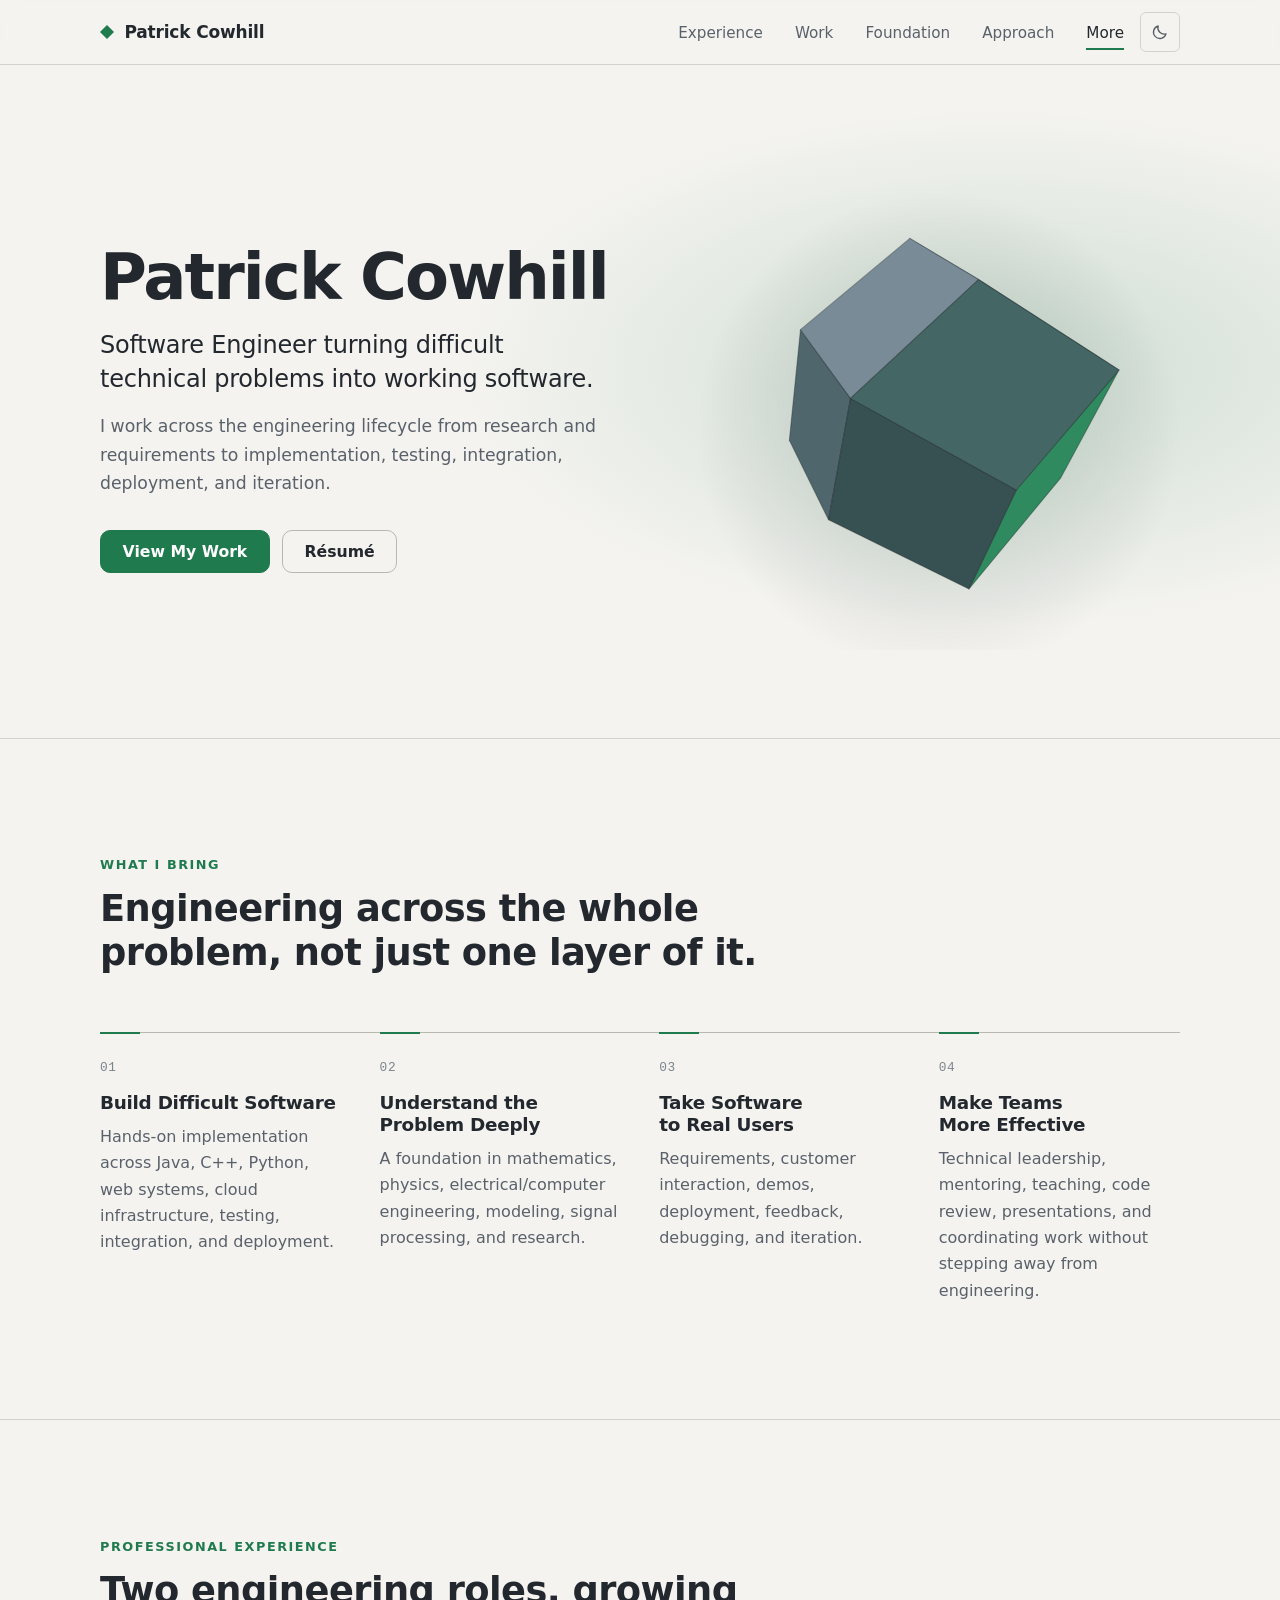
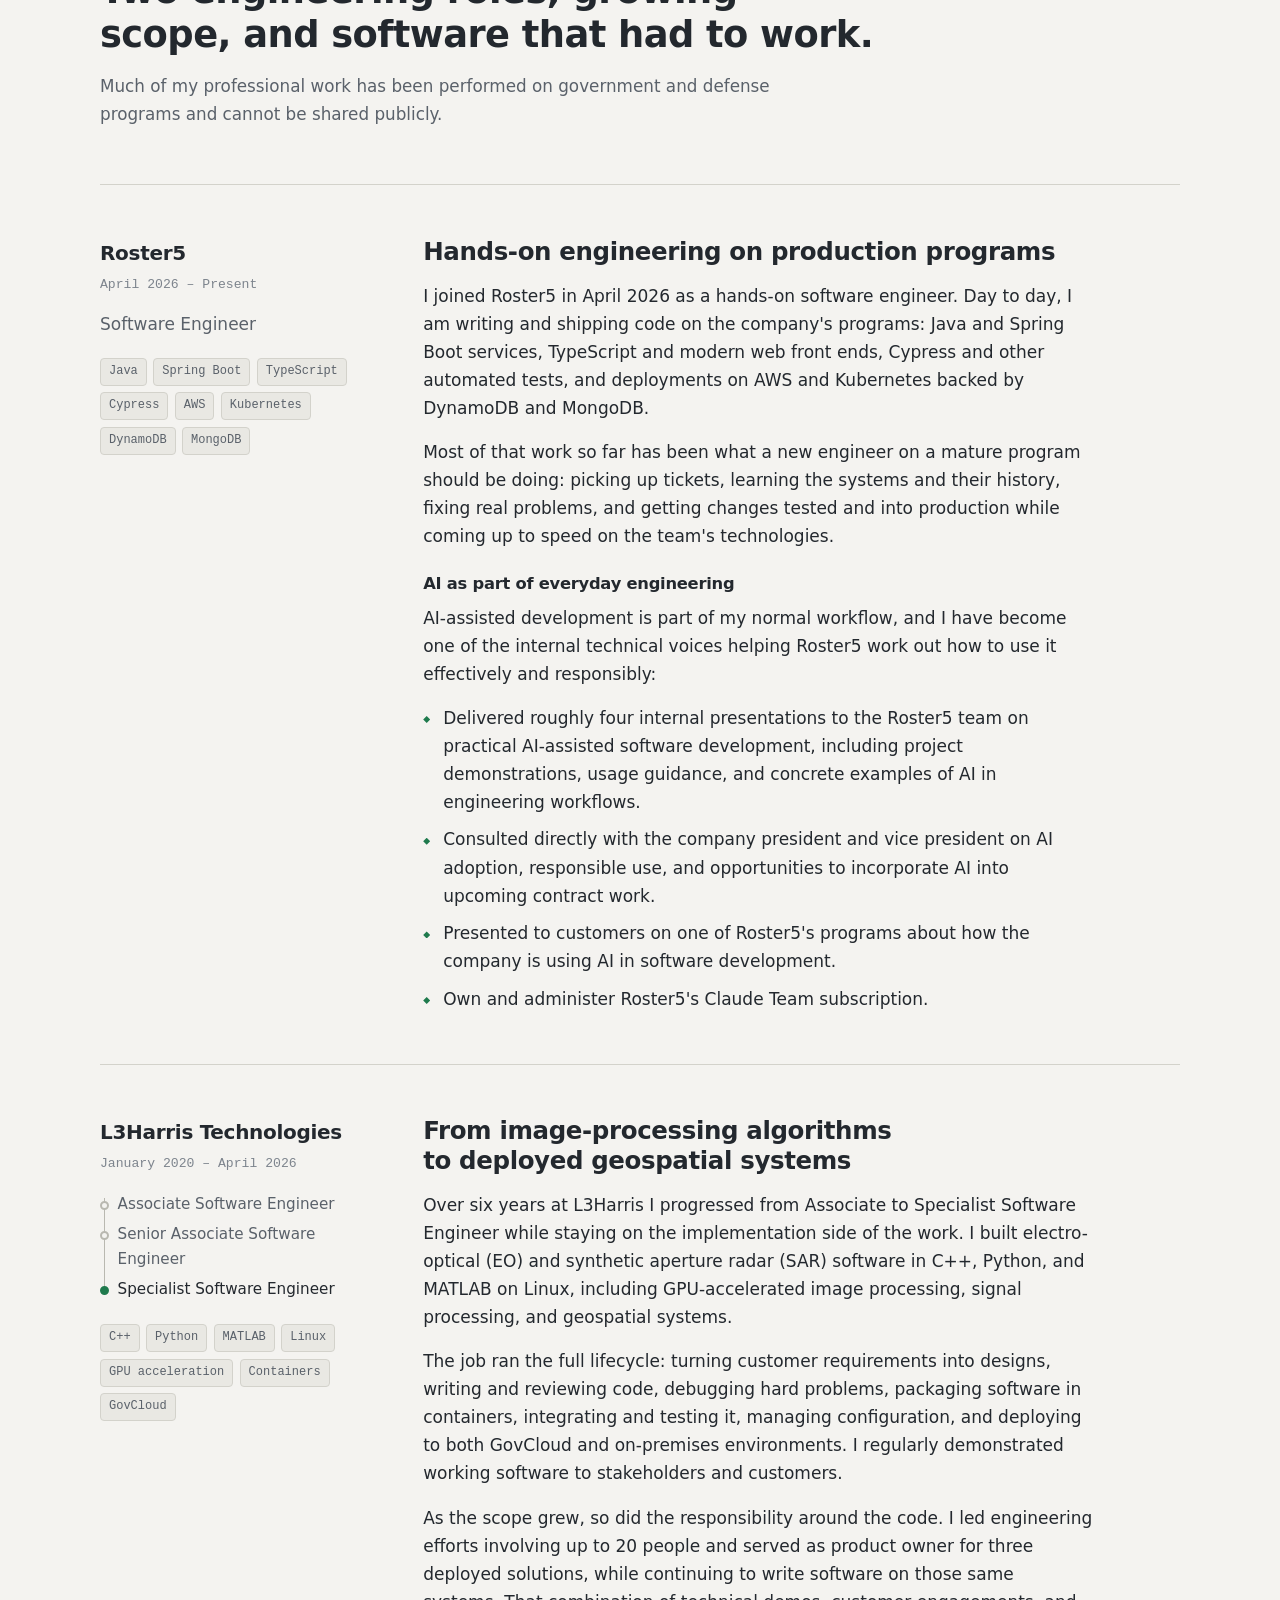
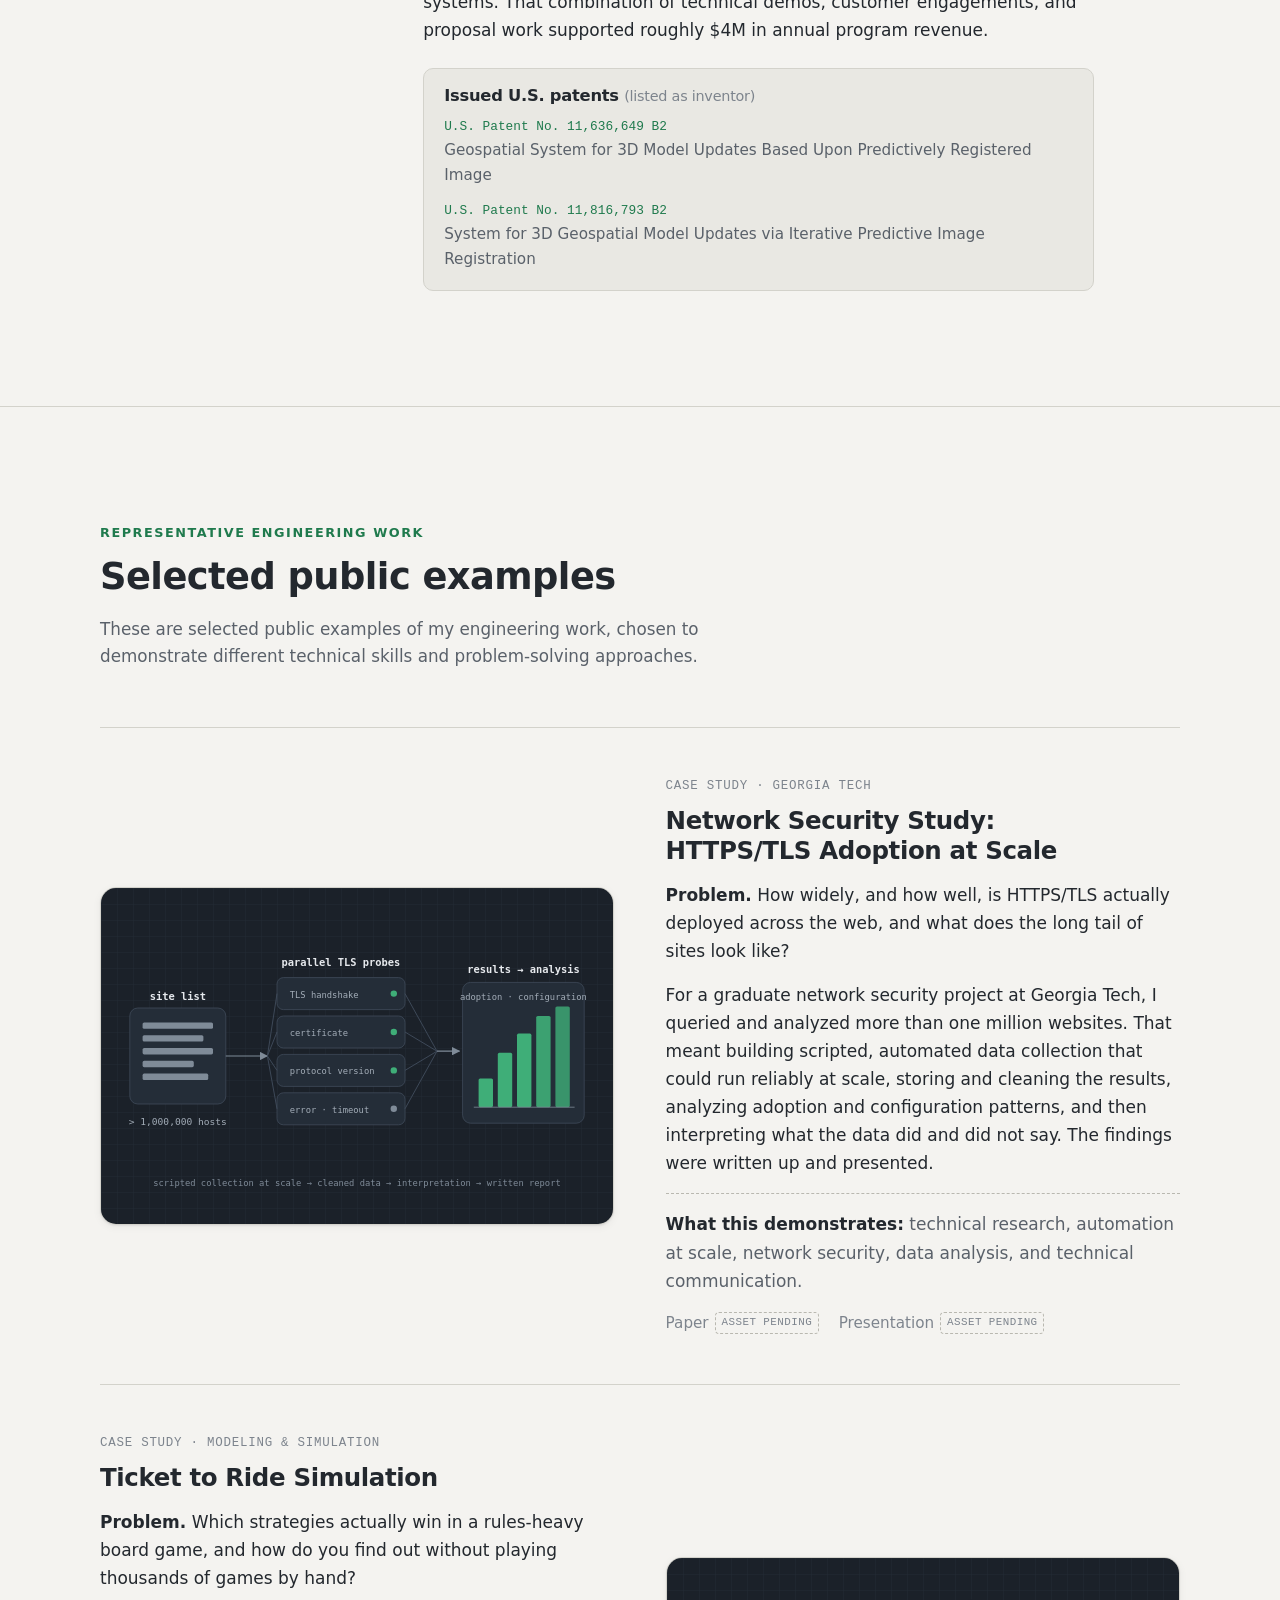
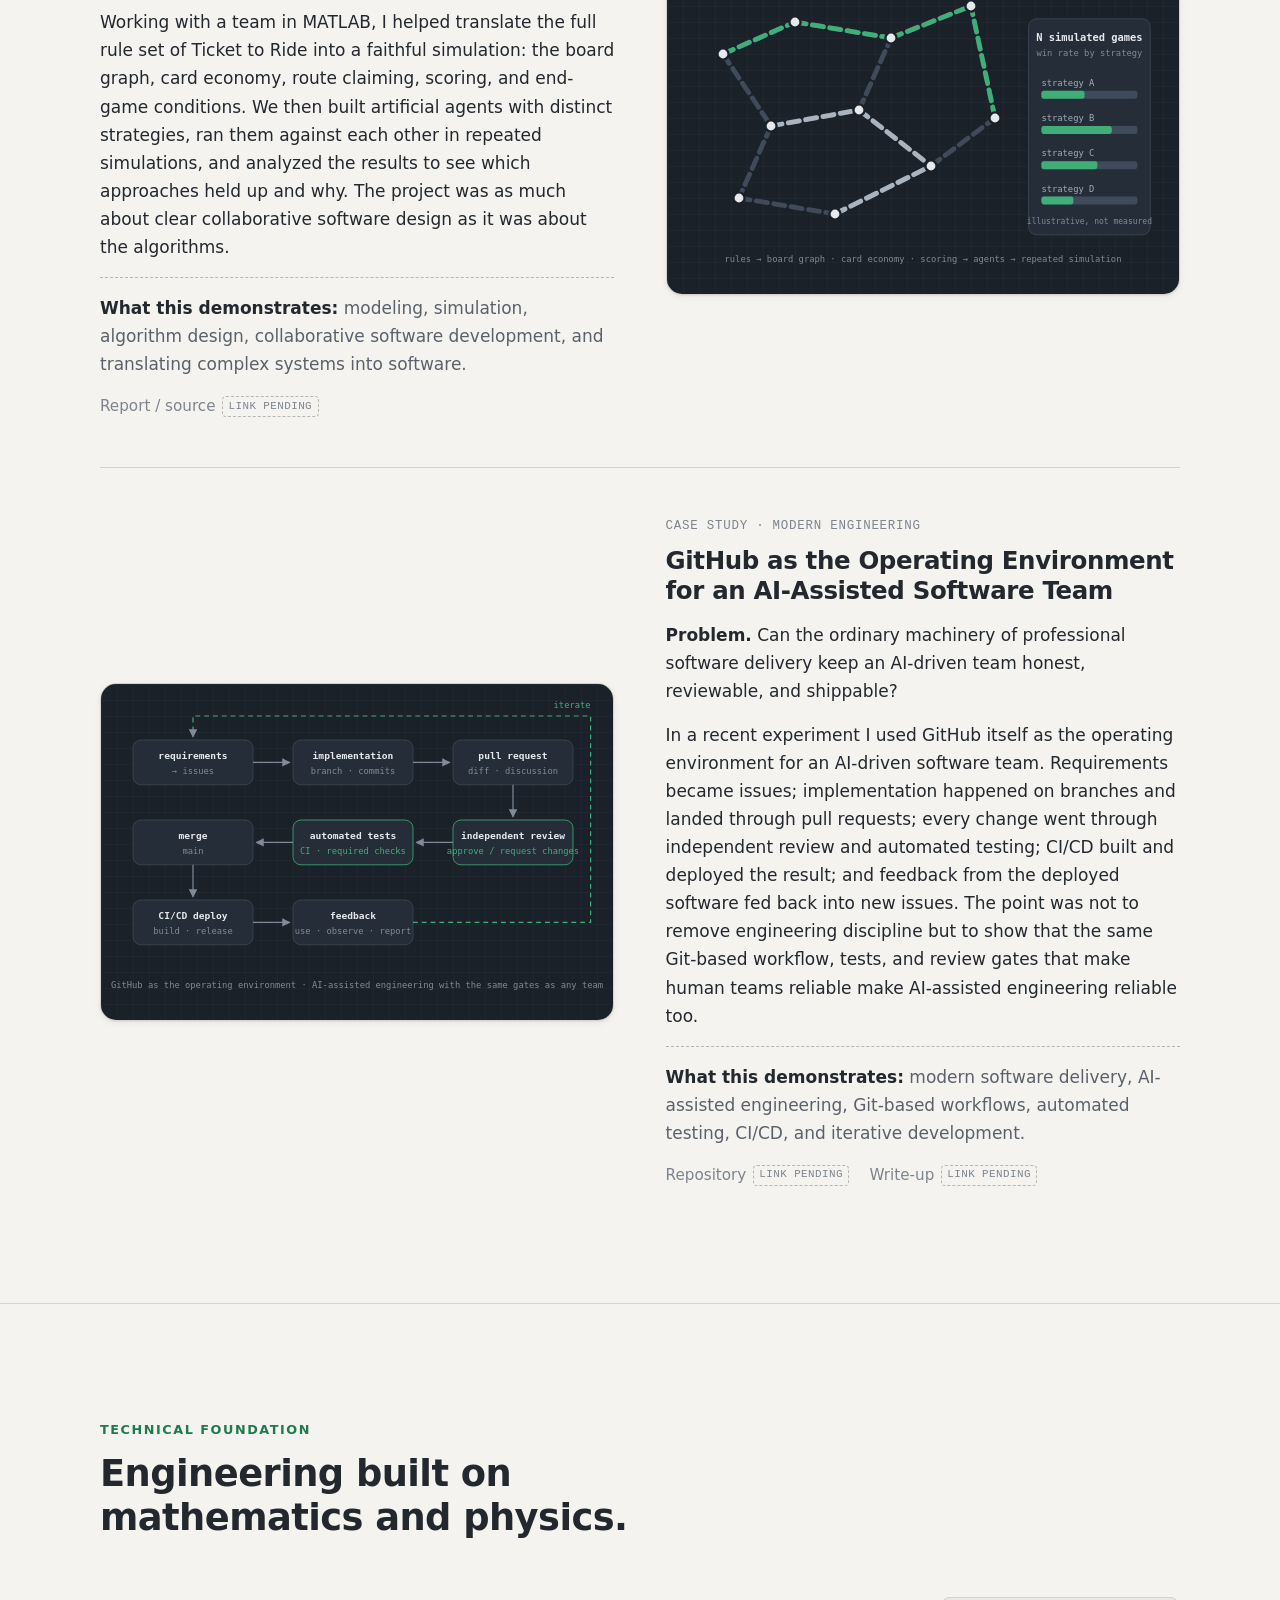
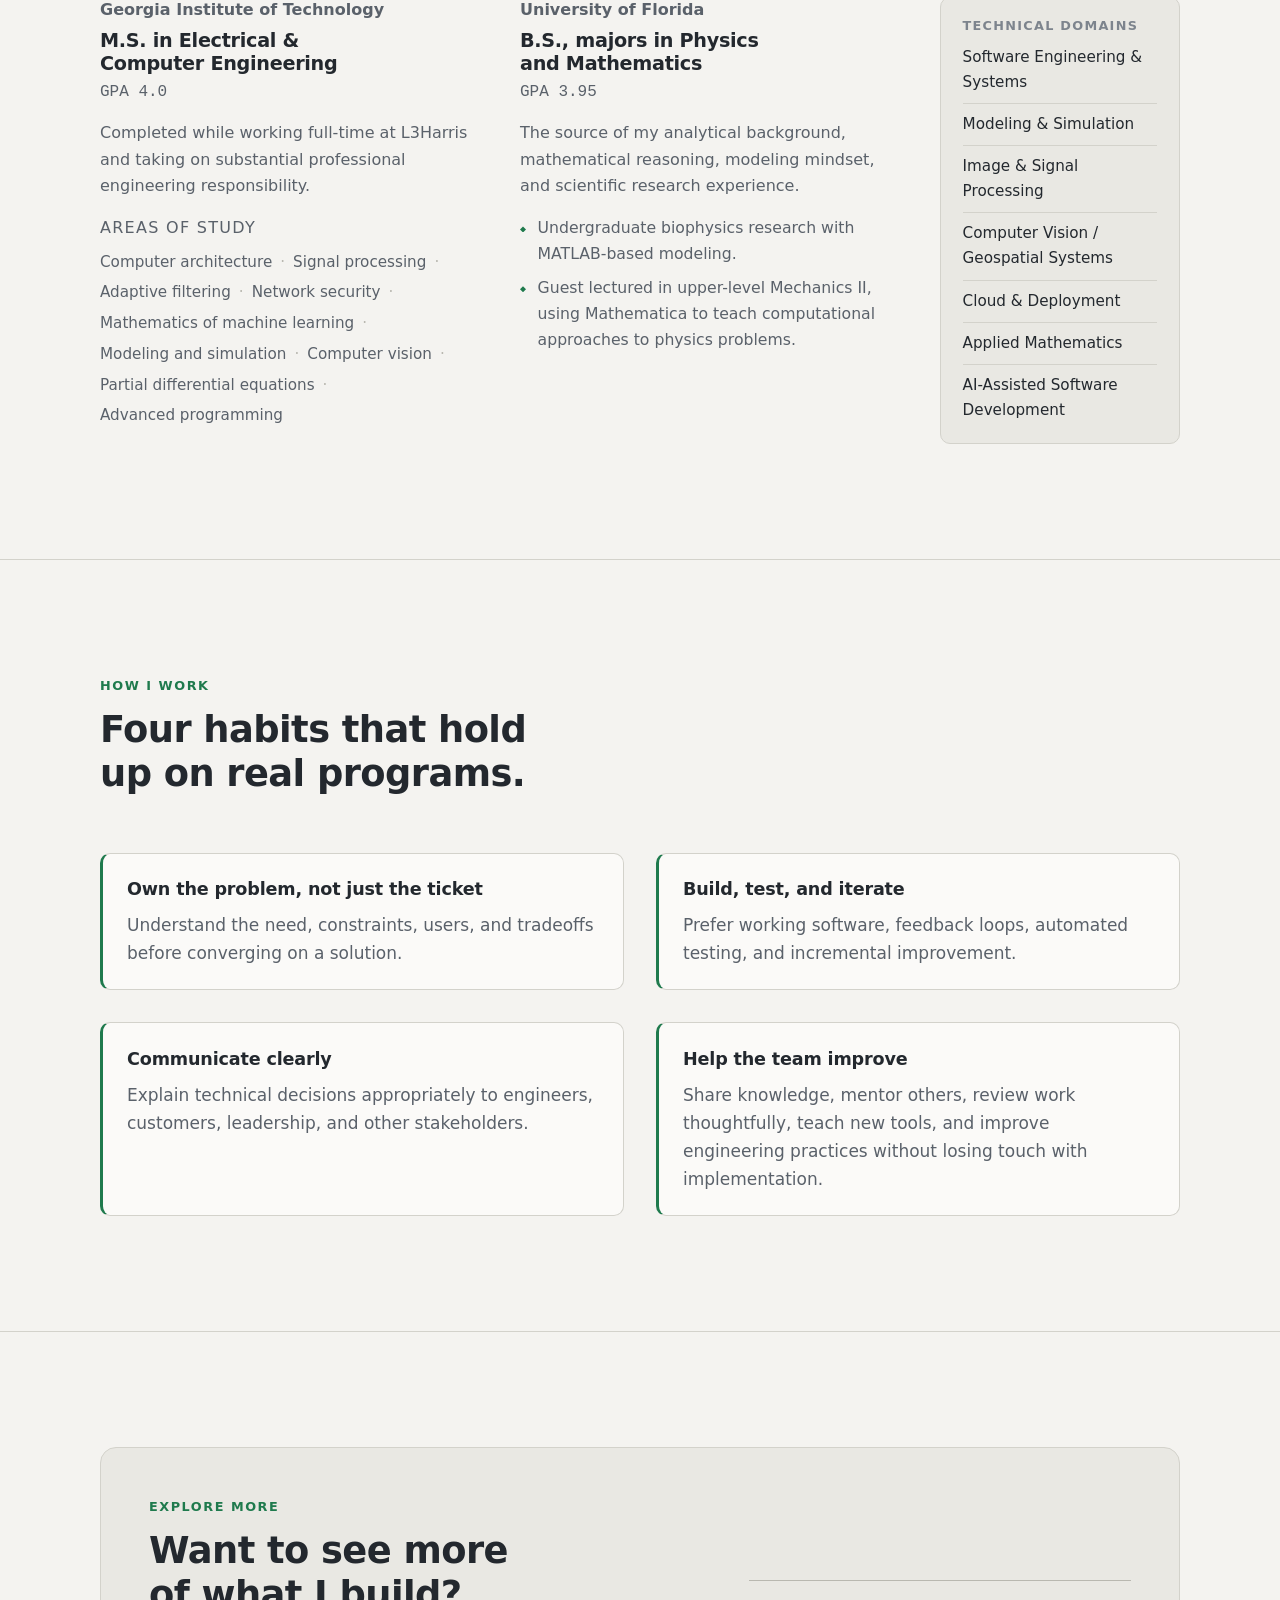
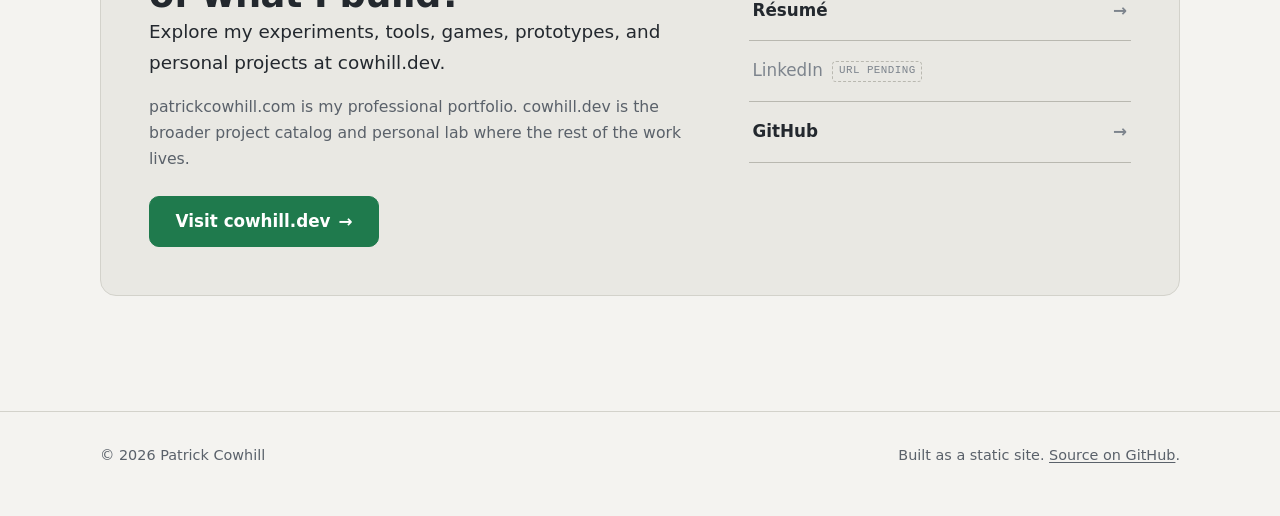
==== site/index.html @ 345af423 "Build first draft of patrickcowhill.com portfolio with GitHub Pages deploy Static HTML/CSS/JS profes" ====
<!doctype html>
<html lang="en">
<head>
  <meta charset="utf-8">
  <meta name="viewport" content="width=device-width, initial-scale=1">
  <title>Patrick Cowhill — Software Engineer</title>
  <meta name="description" content="Patrick Cowhill is a software engineer who turns difficult technical problems into working software, working across research, implementation, testing, integration, and deployment.">
  <meta name="author" content="Patrick Cowhill">
  <meta name="color-scheme" content="light dark">
  <meta name="theme-color" content="#f4f3f0" media="(prefers-color-scheme: light)">
  <meta name="theme-color" content="#161b22" media="(prefers-color-scheme: dark)">

  <!-- Open Graph / social sharing -->
  <meta property="og:type" content="website">
  <meta property="og:title" content="Patrick Cowhill — Software Engineer">
  <meta property="og:description" content="Software engineer turning difficult technical problems into working software across the full engineering lifecycle.">
  <meta property="og:site_name" content="Patrick Cowhill">
  <meta property="og:image" content="assets/img/og-image.svg">
  <meta name="twitter:card" content="summary">
  <meta name="twitter:title" content="Patrick Cowhill — Software Engineer">
  <meta name="twitter:description" content="Software engineer turning difficult technical problems into working software across the full engineering lifecycle.">

  <link rel="icon" href="assets/img/favicon.svg" type="image/svg+xml">
  <link rel="stylesheet" href="assets/css/styles.css">

  <!-- Applies a saved theme before first paint to avoid a flash of the wrong theme. -->
  <script src="assets/js/theme.js"></script>
</head>
<body>
  <a class="skip-link" href="#main">Skip to main content</a>

  <header class="site-header">
    <div class="container site-header__inner">
      <a class="brand" href="#top" aria-label="Patrick Cowhill — home">
        <span class="brand__mark" aria-hidden="true"></span>
        <span class="brand__name">Patrick Cowhill</span>
      </a>

      <nav class="site-nav" aria-label="Primary">
        <button class="nav-toggle" type="button" aria-expanded="false" aria-controls="nav-menu">
          <span class="nav-toggle__bar" aria-hidden="true"></span>
          <span class="visually-hidden">Menu</span>
        </button>
        <ul class="nav-menu" id="nav-menu">
          <li><a href="#experience">Experience</a></li>
          <li><a href="#work">Work</a></li>
          <li><a href="#foundation">Foundation</a></li>
          <li><a href="#approach">Approach</a></li>
          <li><a href="#more">More</a></li>
        </ul>
      </nav>

      <button class="theme-toggle" type="button" data-theme-toggle aria-label="Switch to dark theme" title="Toggle color theme">
        <svg class="theme-toggle__icon theme-toggle__icon--sun" viewBox="0 0 24 24" width="18" height="18" aria-hidden="true" focusable="false">
          <circle cx="12" cy="12" r="4.2" fill="none" stroke="currentColor" stroke-width="1.8"/>
          <g stroke="currentColor" stroke-width="1.8" stroke-linecap="round">
            <path d="M12 2.5v2.5M12 19v2.5M2.5 12h2.5M19 12h2.5M5.3 5.3l1.8 1.8M16.9 16.9l1.8 1.8M5.3 18.7l1.8-1.8M16.9 7.1l1.8-1.8"/>
          </g>
        </svg>
        <svg class="theme-toggle__icon theme-toggle__icon--moon" viewBox="0 0 24 24" width="18" height="18" aria-hidden="true" focusable="false">
          <path d="M20 14.5A8.5 8.5 0 0 1 9.5 4a8.5 8.5 0 1 0 10.5 10.5Z" fill="none" stroke="currentColor" stroke-width="1.8" stroke-linejoin="round"/>
        </svg>
      </button>
    </div>
  </header>

  <main id="main">

    <!-- ============================================================
         1. HERO
         ============================================================ -->
    <section class="hero" id="top" aria-labelledby="hero-title">
      <div class="container hero__inner">
        <div class="hero__copy">
          <h1 class="hero__title" id="hero-title">Patrick Cowhill</h1>
          <p class="hero__lead">Software Engineer turning difficult technical problems into working software.</p>
          <p class="hero__sub">I work across the engineering lifecycle from research and requirements to implementation, testing, integration, deployment, and iteration.</p>
          <div class="hero__actions">
            <a class="button button--primary" href="#work">View My Work</a>
            <a class="button button--secondary" href="resume/">Résumé</a>
          </div>
        </div>

        <div class="hero__visual" aria-hidden="true">
          <canvas class="polyhedron" id="polyhedron" data-polyhedron></canvas>
          <noscript><img class="polyhedron-fallback" src="assets/img/rhombic-dodecahedron.svg" alt=""></noscript>
        </div>
      </div>
    </section>

    <!-- ============================================================
         2. WHAT I BRING
         ============================================================ -->
    <section class="section section--bring" id="bring" aria-labelledby="bring-title">
      <div class="container">
        <header class="section__header">
          <p class="eyebrow">What I Bring</p>
          <h2 class="section__title" id="bring-title">Engineering across the whole problem, not just one layer of it.</h2>
        </header>

        <div class="bring-grid">
          <article class="bring-item">
            <span class="bring-item__index" aria-hidden="true">01</span>
            <h3 class="bring-item__title">Build Difficult Software</h3>
            <p>Hands-on implementation across Java, C++, Python, web systems, cloud infrastructure, testing, integration, and deployment.</p>
          </article>
          <article class="bring-item">
            <span class="bring-item__index" aria-hidden="true">02</span>
            <h3 class="bring-item__title">Understand the Problem Deeply</h3>
            <p>A foundation in mathematics, physics, electrical/computer engineering, modeling, signal processing, and research.</p>
          </article>
          <article class="bring-item">
            <span class="bring-item__index" aria-hidden="true">03</span>
            <h3 class="bring-item__title">Take Software to Real Users</h3>
            <p>Requirements, customer interaction, demos, deployment, feedback, debugging, and iteration.</p>
          </article>
          <article class="bring-item">
            <span class="bring-item__index" aria-hidden="true">04</span>
            <h3 class="bring-item__title">Make Teams More Effective</h3>
            <p>Technical leadership, mentoring, teaching, code review, presentations, and coordinating work without stepping away from engineering.</p>
          </article>
        </div>
      </div>
    </section>

    <!-- ============================================================
         3. PROFESSIONAL EXPERIENCE
         ============================================================ -->
    <section class="section section--experience" id="experience" aria-labelledby="experience-title">
      <div class="container">
        <header class="section__header section__header--wide">
          <p class="eyebrow">Professional Experience</p>
          <h2 class="section__title" id="experience-title">Two engineering roles, growing scope, and software that had to work.</h2>
          <p class="section__note">Much of my professional work has been performed on government and defense programs and cannot be shared publicly.</p>
        </header>

        <!-- Roster5 -->
        <article class="story" id="roster5">
          <div class="story__aside">
            <p class="story__org">Roster5</p>
            <p class="story__dates">April 2026 – Present</p>
            <p class="story__role">Software Engineer</p>
            <ul class="story__stack" aria-label="Technologies in current use">
              <li>Java</li>
              <li>Spring Boot</li>
              <li>TypeScript</li>
              <li>Cypress</li>
              <li>AWS</li>
              <li>Kubernetes</li>
              <li>DynamoDB</li>
              <li>MongoDB</li>
            </ul>
          </div>

          <div class="story__body">
            <h3 class="story__title">Hands-on engineering on production programs</h3>
            <p>I joined Roster5 in April 2026 as a hands-on software engineer. Day to day, I am writing and shipping code on the company's programs: Java and Spring Boot services, TypeScript and modern web front ends, Cypress and other automated tests, and deployments on AWS and Kubernetes backed by DynamoDB and MongoDB.</p>
            <p>Most of that work so far has been what a new engineer on a mature program should be doing: picking up tickets, learning the systems and their history, fixing real problems, and getting changes tested and into production while coming up to speed on the team's technologies.</p>

            <h4 class="story__subtitle">AI as part of everyday engineering</h4>
            <p>AI-assisted development is part of my normal workflow, and I have become one of the internal technical voices helping Roster5 work out how to use it effectively and responsibly:</p>
            <ul class="story__list">
              <li>Delivered roughly four internal presentations to the Roster5 team on practical AI-assisted software development, including project demonstrations, usage guidance, and concrete examples of AI in engineering workflows.</li>
              <li>Consulted directly with the company president and vice president on AI adoption, responsible use, and opportunities to incorporate AI into upcoming contract work.</li>
              <li>Presented to customers on one of Roster5's programs about how the company is using AI in software development.</li>
              <li>Own and administer Roster5's Claude Team subscription.</li>
            </ul>
          </div>
        </article>

        <!-- L3Harris -->
        <article class="story" id="l3harris">
          <div class="story__aside">
            <p class="story__org">L3Harris Technologies</p>
            <p class="story__dates">January 2020 – April 2026</p>
            <ol class="story__progression" aria-label="Role progression">
              <li>Associate Software Engineer</li>
              <li>Senior Associate Software Engineer</li>
              <li>Specialist Software Engineer</li>
            </ol>
            <ul class="story__stack" aria-label="Primary technologies">
              <li>C++</li>
              <li>Python</li>
              <li>MATLAB</li>
              <li>Linux</li>
              <li>GPU acceleration</li>
              <li>Containers</li>
              <li>GovCloud</li>
            </ul>
          </div>

          <div class="story__body">
            <h3 class="story__title">From image-processing algorithms to deployed geospatial systems</h3>
            <p>Over six years at L3Harris I progressed from Associate to Specialist Software Engineer while staying on the implementation side of the work. I built electro-optical (EO) and synthetic aperture radar (SAR) software in C++, Python, and MATLAB on Linux, including GPU-accelerated image processing, signal processing, and geospatial systems.</p>
            <p>The job ran the full lifecycle: turning customer requirements into designs, writing and reviewing code, debugging hard problems, packaging software in containers, integrating and testing it, managing configuration, and deploying to both GovCloud and on-premises environments. I regularly demonstrated working software to stakeholders and customers.</p>
            <p>As the scope grew, so did the responsibility around the code. I led engineering efforts involving up to 20 people and served as product owner for three deployed solutions, while continuing to write software on those same systems. That combination of technical demos, customer engagements, and proposal work supported roughly $4M in annual program revenue.</p>

            <div class="patents">
              <h4 class="story__subtitle">Issued U.S. patents <span class="patents__note">(listed as inventor)</span></h4>
              <ul class="patents__list">
                <li>
                  <span class="patents__number">U.S. Patent No. 11,636,649 B2</span>
                  <span class="patents__title">Geospatial System for 3D Model Updates Based Upon Predictively Registered Image</span>
                </li>
                <li>
                  <span class="patents__number">U.S. Patent No. 11,816,793 B2</span>
                  <span class="patents__title">System for 3D Geospatial Model Updates via Iterative Predictive Image Registration</span>
                </li>
              </ul>
            </div>
          </div>
        </article>
      </div>
    </section>

    <!-- ============================================================
         4. REPRESENTATIVE ENGINEERING WORK
         ============================================================ -->
    <section class="section section--work" id="work" aria-labelledby="work-title">
      <div class="container">
        <header class="section__header section__header--wide">
          <p class="eyebrow">Representative Engineering Work</p>
          <h2 class="section__title" id="work-title">Selected public examples</h2>
          <p class="section__note">These are selected public examples of my engineering work, chosen to demonstrate different technical skills and problem-solving approaches.</p>
        </header>

        <!-- Case Study 1 -->
        <article class="case" id="case-tls">
          <div class="case__visual">
            <img src="assets/img/case-tls.svg" alt="Schematic of a scan pipeline: a queue of more than one million websites flows through parallel TLS probes into a results store and analysis stage." width="640" height="420" loading="lazy">
          </div>
          <div class="case__body">
            <p class="case__kicker">Case Study · Georgia Tech</p>
            <h3 class="case__title">Network Security Study: HTTPS/TLS Adoption at Scale</h3>
            <p class="case__problem"><strong>Problem.</strong> How widely, and how well, is HTTPS/TLS actually deployed across the web, and what does the long tail of sites look like?</p>
            <p>For a graduate network security project at Georgia Tech, I queried and analyzed more than one million websites. That meant building scripted, automated data collection that could run reliably at scale, storing and cleaning the results, analyzing adoption and configuration patterns, and then interpreting what the data did and did not say. The findings were written up and presented.</p>
            <p class="case__demonstrates"><strong>What this demonstrates:</strong> technical research, automation at scale, network security, data analysis, and technical communication.</p>
            <ul class="case__links">
              <li><span class="link-placeholder" data-todo="Upload the paper PDF to site/assets/docs/ and replace this placeholder with a link">Paper <span class="link-placeholder__tag">asset pending</span></span></li>
              <li><span class="link-placeholder" data-todo="Upload the presentation to site/assets/docs/ and replace this placeholder with a link">Presentation <span class="link-placeholder__tag">asset pending</span></span></li>
            </ul>
          </div>
        </article>

        <!-- Case Study 2 -->
        <article class="case case--reverse" id="case-ttr">
          <div class="case__visual">
            <img src="assets/img/case-ttr.svg" alt="Abstract route map of cities connected by colored track segments, with several agents' claimed routes highlighted and a small results histogram." width="640" height="420" loading="lazy">
          </div>
          <div class="case__body">
            <p class="case__kicker">Case Study · Modeling &amp; Simulation</p>
            <h3 class="case__title">Ticket to Ride Simulation</h3>
            <p class="case__problem"><strong>Problem.</strong> Which strategies actually win in a rules-heavy board game, and how do you find out without playing thousands of games by hand?</p>
            <p>Working with a team in MATLAB, I helped translate the full rule set of Ticket to Ride into a faithful simulation: the board graph, card economy, route claiming, scoring, and end-game conditions. We then built artificial agents with distinct strategies, ran them against each other in repeated simulations, and analyzed the results to see which approaches held up and why. The project was as much about clear collaborative software design as it was about the algorithms.</p>
            <p class="case__demonstrates"><strong>What this demonstrates:</strong> modeling, simulation, algorithm design, collaborative software development, and translating complex systems into software.</p>
            <ul class="case__links">
              <li><span class="link-placeholder" data-todo="Add the report or repository URL when available">Report / source <span class="link-placeholder__tag">link pending</span></span></li>
            </ul>
          </div>
        </article>

        <!-- Case Study 3 -->
        <article class="case" id="case-ai-team">
          <div class="case__visual">
            <img src="assets/img/case-ai-team.svg" alt="Flow diagram of a GitHub-centered delivery loop: requirements to issues, implementation, pull request, independent review, automated tests and CI/CD, deployment, and feedback back into issues." width="640" height="420" loading="lazy">
          </div>
          <div class="case__body">
            <p class="case__kicker">Case Study · Modern Engineering</p>
            <h3 class="case__title">GitHub as the Operating Environment for an AI-Assisted Software Team</h3>
            <p class="case__problem"><strong>Problem.</strong> Can the ordinary machinery of professional software delivery keep an AI-driven team honest, reviewable, and shippable?</p>
            <p>In a recent experiment I used GitHub itself as the operating environment for an AI-driven software team. Requirements became issues; implementation happened on branches and landed through pull requests; every change went through independent review and automated testing; CI/CD built and deployed the result; and feedback from the deployed software fed back into new issues. The point was not to remove engineering discipline but to show that the same Git-based workflow, tests, and review gates that make human teams reliable make AI-assisted engineering reliable too.</p>
            <p class="case__demonstrates"><strong>What this demonstrates:</strong> modern software delivery, AI-assisted engineering, Git-based workflows, automated testing, CI/CD, and iterative development.</p>
            <ul class="case__links">
              <li><span class="link-placeholder" data-todo="Add the public repository URL if/when it is made public">Repository <span class="link-placeholder__tag">link pending</span></span></li>
              <li><span class="link-placeholder" data-todo="Add a write-up or demo link if one is published">Write-up <span class="link-placeholder__tag">link pending</span></span></li>
            </ul>
          </div>
        </article>
      </div>
    </section>

    <!-- ============================================================
         5. TECHNICAL FOUNDATION / EDUCATION
         ============================================================ -->
    <section class="section section--foundation" id="foundation" aria-labelledby="foundation-title">
      <div class="container">
        <header class="section__header">
          <p class="eyebrow">Technical Foundation</p>
          <h2 class="section__title" id="foundation-title">Engineering built on mathematics and physics.</h2>
        </header>

        <div class="foundation-grid">
          <article class="edu">
            <p class="edu__school">Georgia Institute of Technology</p>
            <h3 class="edu__degree">M.S. in Electrical &amp; Computer Engineering</h3>
            <p class="edu__meta">GPA 4.0</p>
            <p>Completed while working full-time at L3Harris and taking on substantial professional engineering responsibility.</p>
            <p class="edu__areas-label">Areas of study</p>
            <ul class="edu__areas">
              <li>Computer architecture</li>
              <li>Signal processing</li>
              <li>Adaptive filtering</li>
              <li>Network security</li>
              <li>Mathematics of machine learning</li>
              <li>Modeling and simulation</li>
              <li>Computer vision</li>
              <li>Partial differential equations</li>
              <li>Advanced programming</li>
            </ul>
          </article>

          <article class="edu">
            <p class="edu__school">University of Florida</p>
            <h3 class="edu__degree">B.S., majors in Physics and Mathematics</h3>
            <p class="edu__meta">GPA 3.95</p>
            <p>The source of my analytical background, mathematical reasoning, modeling mindset, and scientific research experience.</p>
            <ul class="edu__notes">
              <li>Undergraduate biophysics research with MATLAB-based modeling.</li>
              <li>Guest lectured in upper-level Mechanics II, using Mathematica to teach computational approaches to physics problems.</li>
            </ul>
          </article>

          <aside class="domains" aria-labelledby="domains-title">
            <h3 class="domains__title" id="domains-title">Technical Domains</h3>
            <ul class="domains__list">
              <li>Software Engineering &amp; Systems</li>
              <li>Modeling &amp; Simulation</li>
              <li>Image &amp; Signal Processing</li>
              <li>Computer Vision / Geospatial Systems</li>
              <li>Cloud &amp; Deployment</li>
              <li>Applied Mathematics</li>
              <li>AI-Assisted Software Development</li>
            </ul>
          </aside>
        </div>
      </div>
    </section>

    <!-- ============================================================
         6. HOW I WORK
         ============================================================ -->
    <section class="section section--approach" id="approach" aria-labelledby="approach-title">
      <div class="container">
        <header class="section__header">
          <p class="eyebrow">How I Work</p>
          <h2 class="section__title" id="approach-title">Four habits that hold up on real programs.</h2>
        </header>

        <dl class="principles">
          <div class="principle">
            <dt>Own the problem, not just the ticket</dt>
            <dd>Understand the need, constraints, users, and tradeoffs before converging on a solution.</dd>
          </div>
          <div class="principle">
            <dt>Build, test, and iterate</dt>
            <dd>Prefer working software, feedback loops, automated testing, and incremental improvement.</dd>
          </div>
          <div class="principle">
            <dt>Communicate clearly</dt>
            <dd>Explain technical decisions appropriately to engineers, customers, leadership, and other stakeholders.</dd>
          </div>
          <div class="principle">
            <dt>Help the team improve</dt>
            <dd>Share knowledge, mentor others, review work thoughtfully, teach new tools, and improve engineering practices without losing touch with implementation.</dd>
          </div>
        </dl>
      </div>
    </section>

    <!-- ============================================================
         7. EXPLORE MORE
         ============================================================ -->
    <section class="section section--more" id="more" aria-labelledby="more-title">
      <div class="container">
        <div class="more">
          <div class="more__lab">
            <p class="eyebrow">Explore More</p>
            <h2 class="section__title" id="more-title">Want to see more of what I build?</h2>
            <p class="more__lead">Explore my experiments, tools, games, prototypes, and personal projects at cowhill.dev.</p>
            <p class="more__note">patrickcowhill.com is my professional portfolio. cowhill.dev is the broader project catalog and personal lab where the rest of the work lives.</p>
            <a class="button button--primary button--large" href="https://cowhill.dev" rel="me">Visit cowhill.dev<span class="button__arrow" aria-hidden="true">→</span></a>
          </div>

          <ul class="more__links" aria-label="Professional links">
            <li><a class="more__link" href="resume/">Résumé</a></li>
            <li>
              <span class="more__link more__link--pending" data-todo="Replace with Patrick's LinkedIn profile URL">LinkedIn <span class="link-placeholder__tag">URL pending</span></span>
            </li>
            <li><a class="more__link" href="https://github.com/pcowhill" rel="me">GitHub</a></li>
          </ul>
        </div>
      </div>
    </section>
  </main>

  <footer class="site-footer">
    <div class="container site-footer__inner">
      <p>© <span data-year>2026</span> Patrick Cowhill</p>
      <p class="site-footer__meta">Built as a static site. <a href="https://github.com/pcowhill/patrick-portfolio">Source on GitHub</a>.</p>
    </div>
  </footer>

  <script src="assets/js/polyhedron.js" defer></script>
  <script src="assets/js/main.js" defer></script>
</body>
</html>
---- site/assets/css/styles.css ----
/* ==========================================================================
   patrickcowhill.com — styles
   Structure:
     1. Design tokens (light + dark)
     2. Base / reset
     3. Layout primitives
     4. Header & navigation
     5. Hero
     6. Sections (What I Bring, Experience, Work, Foundation, Approach, More)
     7. Footer
     8. Utilities, motion, and responsive rules
   ========================================================================== */

/* --------------------------------------------------------------------------
   1. Design tokens
   -------------------------------------------------------------------------- */
:root {
  color-scheme: light;

  /* Light theme: warm stone background, charcoal text, rich green accent */
  --bg: #f4f3f0;
  --bg-elev: #fbfaf8;
  --surface: #e9e8e3;
  --surface-strong: #dcdbd5;
  --border: #d3d2cb;
  --border-strong: #b9b8b0;

  --text: #23282e;
  --text-muted: #5a616a;
  --text-faint: #7d848d;

  --accent: #1f7a4d;
  --accent-strong: #176541;
  --accent-soft: rgba(31, 122, 77, 0.10);
  --accent-ring: rgba(31, 122, 77, 0.35);
  --on-accent: #ffffff;

  --slate: #3b4652;
  --slate-soft: #6b7a89;

  /* Polyhedron palette (read by JS) */
  --poly-base: #556472;
  --poly-light: #8a97a6;
  --poly-dark: #333d48;
  --poly-accent: #2e9a63;
  --poly-edge: rgba(22, 26, 31, 0.35);
  --poly-glow: rgba(31, 122, 77, 0.18);

  --shadow-sm: 0 1px 2px rgba(20, 24, 28, 0.06), 0 2px 8px rgba(20, 24, 28, 0.05);
  --shadow-md: 0 4px 16px rgba(20, 24, 28, 0.08), 0 1px 3px rgba(20, 24, 28, 0.06);

  --font-sans: "Inter", ui-sans-serif, system-ui, -apple-system, "Segoe UI", Roboto, "Helvetica Neue", Arial, sans-serif;
  --font-mono: ui-monospace, "SFMono-Regular", "SF Mono", Menlo, Consolas, "Liberation Mono", monospace;

  --radius-sm: 6px;
  --radius-md: 10px;
  --radius-lg: 16px;

  --container: 1160px;
  --gutter: clamp(1.25rem, 4vw, 2.5rem);
  --section-y: clamp(4rem, 9vw, 7.5rem);

  --ease: cubic-bezier(0.22, 1, 0.36, 1);
  --dur: 220ms;
}

/* Dark theme: deep slate background, light gray text, same green family */
@media (prefers-color-scheme: dark) {
  :root:not([data-theme="light"]) {
    color-scheme: dark;

    --bg: #161b22;
    --bg-elev: #1b2129;
    --surface: #202832;
    --surface-strong: #283140;
    --border: #2d3745;
    --border-strong: #3f4b5a;

    --text: #e6e9ed;
    --text-muted: #a3adb8;
    --text-faint: #7d8794;

    --accent: #3fae78;
    --accent-strong: #5ec18f;
    --accent-soft: rgba(63, 174, 120, 0.14);
    --accent-ring: rgba(63, 174, 120, 0.45);
    --on-accent: #0e1a14;

    --slate: #aab4bf;
    --slate-soft: #7f8b98;

    --poly-base: #3a4652;
    --poly-light: #6f7f90;
    --poly-dark: #1c232b;
    --poly-accent: #3fae78;
    --poly-edge: rgba(190, 205, 220, 0.22);
    --poly-glow: rgba(63, 174, 120, 0.16);

    --shadow-sm: 0 1px 2px rgba(0, 0, 0, 0.35), 0 2px 8px rgba(0, 0, 0, 0.25);
    --shadow-md: 0 6px 20px rgba(0, 0, 0, 0.4), 0 1px 3px rgba(0, 0, 0, 0.3);
  }
}

:root[data-theme="dark"] {
  color-scheme: dark;

  --bg: #161b22;
  --bg-elev: #1b2129;
  --surface: #202832;
  --surface-strong: #283140;
  --border: #2d3745;
  --border-strong: #3f4b5a;

  --text: #e6e9ed;
  --text-muted: #a3adb8;
  --text-faint: #7d8794;

  --accent: #3fae78;
  --accent-strong: #5ec18f;
  --accent-soft: rgba(63, 174, 120, 0.14);
  --accent-ring: rgba(63, 174, 120, 0.45);
  --on-accent: #0e1a14;

  --slate: #aab4bf;
  --slate-soft: #7f8b98;

  --poly-base: #3a4652;
  --poly-light: #6f7f90;
  --poly-dark: #1c232b;
  --poly-accent: #3fae78;
  --poly-edge: rgba(190, 205, 220, 0.22);
  --poly-glow: rgba(63, 174, 120, 0.16);

  --shadow-sm: 0 1px 2px rgba(0, 0, 0, 0.35), 0 2px 8px rgba(0, 0, 0, 0.25);
  --shadow-md: 0 6px 20px rgba(0, 0, 0, 0.4), 0 1px 3px rgba(0, 0, 0, 0.3);
}

/* --------------------------------------------------------------------------
   2. Base / reset
   -------------------------------------------------------------------------- */
*, *::before, *::after { box-sizing: border-box; }

html {
  scroll-behavior: smooth;
  -webkit-text-size-adjust: 100%;
  scroll-padding-top: 5rem;
}

body {
  margin: 0;
  background: var(--bg);
  color: var(--text);
  font-family: var(--font-sans);
  font-size: 1.0625rem;
  line-height: 1.65;
  -webkit-font-smoothing: antialiased;
  text-rendering: optimizeLegibility;
}

h1, h2, h3, h4 {
  margin: 0;
  font-weight: 650;
  letter-spacing: -0.015em;
  line-height: 1.2;
  text-wrap: balance;
}

p { margin: 0 0 1rem; }
p:last-child { margin-bottom: 0; }

ul, ol { margin: 0; padding: 0; }

a {
  color: var(--accent);
  text-decoration: underline;
  text-decoration-thickness: 1px;
  text-underline-offset: 0.15em;
  transition: color var(--dur) var(--ease);
}
a:hover { color: var(--accent-strong); }

img, svg, canvas { display: block; max-width: 100%; }

button {
  font: inherit;
  color: inherit;
  cursor: pointer;
}

:focus-visible {
  outline: 2px solid var(--accent);
  outline-offset: 3px;
  border-radius: 3px;
}

::selection { background: var(--accent-soft); }

/* --------------------------------------------------------------------------
   3. Layout primitives
   -------------------------------------------------------------------------- */
.container {
  width: 100%;
  max-width: var(--container);
  margin-inline: auto;
  padding-inline: var(--gutter);
}

.section {
  padding-block: var(--section-y);
  border-top: 1px solid var(--border);
}

.section__header {
  max-width: 44rem;
  margin-bottom: clamp(2rem, 5vw, 3.5rem);
}
.section__header--wide { max-width: 52rem; }

.section__title {
  font-size: clamp(1.6rem, 1.2rem + 1.6vw, 2.3rem);
}

.section__note {
  margin-top: 1rem;
  color: var(--text-muted);
  font-size: 1.05rem;
  max-width: 40em;
}

.eyebrow {
  margin: 0 0 0.75rem;
  color: var(--accent);
  font-size: 0.8rem;
  font-weight: 650;
  letter-spacing: 0.12em;
  text-transform: uppercase;
}

.visually-hidden {
  position: absolute !important;
  width: 1px; height: 1px;
  padding: 0; margin: -1px;
  overflow: hidden; clip: rect(0 0 0 0);
  white-space: nowrap; border: 0;
}

.skip-link {
  position: absolute;
  top: -100%;
  left: 1rem;
  z-index: 100;
  padding: 0.6rem 1rem;
  background: var(--accent);
  color: var(--on-accent);
  border-radius: var(--radius-sm);
  text-decoration: none;
  font-weight: 600;
}
.skip-link:focus { top: 1rem; }

/* Buttons */
.button {
  display: inline-flex;
  align-items: center;
  gap: 0.5rem;
  padding: 0.8rem 1.35rem;
  border-radius: var(--radius-md);
  border: 1px solid transparent;
  font-weight: 600;
  font-size: 0.98rem;
  line-height: 1;
  text-decoration: none;
  transition: background-color var(--dur) var(--ease), border-color var(--dur) var(--ease),
              color var(--dur) var(--ease), transform var(--dur) var(--ease);
}
.button:active { transform: translateY(1px); }

.button--primary {
  background: var(--accent);
  border-color: var(--accent);
  color: var(--on-accent);
}
.button--primary:hover { background: var(--accent-strong); border-color: var(--accent-strong); color: var(--on-accent); }

.button--secondary {
  background: transparent;
  border-color: var(--border-strong);
  color: var(--text);
}
.button--secondary:hover { border-color: var(--text-muted); background: var(--surface); color: var(--text); }

.button--large { padding: 1rem 1.6rem; font-size: 1.05rem; }
.button__arrow { transition: transform var(--dur) var(--ease); }
.button:hover .button__arrow { transform: translateX(3px); }

/* --------------------------------------------------------------------------
   4. Header & navigation
   -------------------------------------------------------------------------- */
.site-header {
  position: sticky;
  top: 0;
  z-index: 50;
  background: color-mix(in srgb, var(--bg) 86%, transparent);
  -webkit-backdrop-filter: saturate(160%) blur(10px);
  backdrop-filter: saturate(160%) blur(10px);
  border-bottom: 1px solid var(--border);
}

.site-header__inner {
  display: flex;
  align-items: center;
  justify-content: space-between;
  gap: 1rem;
  min-height: 4rem;
}

.brand {
  display: inline-flex;
  align-items: center;
  gap: 0.65rem;
  color: var(--text);
  text-decoration: none;
  font-weight: 650;
  letter-spacing: -0.01em;
}
.brand:hover { color: var(--text); }

.brand__mark {
  width: 14px; height: 14px;
  background: var(--accent);
  clip-path: polygon(50% 0%, 100% 50%, 50% 100%, 0% 50%);
  flex: none;
}

.site-nav { display: flex; align-items: center; margin-left: auto; }

.nav-menu {
  display: flex;
  gap: clamp(1rem, 2.5vw, 2rem);
  list-style: none;
}
.nav-menu a {
  color: var(--text-muted);
  text-decoration: none;
  font-size: 0.95rem;
  font-weight: 500;
  padding: 0.35rem 0;
  border-bottom: 2px solid transparent;
  transition: color var(--dur) var(--ease), border-color var(--dur) var(--ease);
}
.nav-menu a:hover { color: var(--text); }
.nav-menu a[aria-current="true"] { color: var(--text); border-bottom-color: var(--accent); }

.nav-toggle {
  display: none;
  position: relative;
  width: 2.5rem; height: 2.5rem;
  padding: 0;
  border: 1px solid var(--border);
  border-radius: var(--radius-sm);
  background: transparent;
}
.nav-toggle__bar,
.nav-toggle__bar::before,
.nav-toggle__bar::after {
  position: absolute;
  left: 50%;
  width: 18px; height: 2px;
  background: var(--text);
  border-radius: 2px;
  transform: translateX(-50%);
  transition: transform var(--dur) var(--ease), opacity var(--dur) var(--ease);
}
.nav-toggle__bar { top: 50%; margin-top: -1px; }
.nav-toggle__bar::before { content: ""; top: -6px; }
.nav-toggle__bar::after { content: ""; top: 6px; }
.nav-toggle[aria-expanded="true"] .nav-toggle__bar { background: transparent; }
.nav-toggle[aria-expanded="true"] .nav-toggle__bar::before { transform: translateX(-50%) translateY(6px) rotate(45deg); }
.nav-toggle[aria-expanded="true"] .nav-toggle__bar::after { transform: translateX(-50%) translateY(-6px) rotate(-45deg); }

.theme-toggle {
  display: inline-grid;
  place-items: center;
  width: 2.5rem; height: 2.5rem;
  padding: 0;
  border: 1px solid var(--border);
  border-radius: var(--radius-sm);
  background: transparent;
  color: var(--text-muted);
  transition: color var(--dur) var(--ease), border-color var(--dur) var(--ease), background-color var(--dur) var(--ease);
}
.theme-toggle:hover { color: var(--text); border-color: var(--border-strong); background: var(--surface); }
.theme-toggle__icon { grid-area: 1 / 1; transition: opacity var(--dur) var(--ease), transform 300ms var(--ease); }
.theme-toggle__icon--moon { opacity: 1; transform: rotate(0deg) scale(1); }
.theme-toggle__icon--sun  { opacity: 0; transform: rotate(-40deg) scale(0.6); }
[data-theme="dark"] .theme-toggle__icon--moon { opacity: 0; transform: rotate(40deg) scale(0.6); }
[data-theme="dark"] .theme-toggle__icon--sun  { opacity: 1; transform: rotate(0deg) scale(1); }
@media (prefers-color-scheme: dark) {
  :root:not([data-theme="light"]) .theme-toggle__icon--moon { opacity: 0; transform: rotate(40deg) scale(0.6); }
  :root:not([data-theme="light"]) .theme-toggle__icon--sun  { opacity: 1; transform: rotate(0deg) scale(1); }
}

/* --------------------------------------------------------------------------
   5. Hero
   -------------------------------------------------------------------------- */
.hero {
  position: relative;
  overflow: hidden;
  padding-block: clamp(3rem, 8vw, 6.5rem) clamp(3rem, 7vw, 5.5rem);
  background:
    radial-gradient(ellipse 60% 55% at 78% 45%, var(--poly-glow), transparent 70%),
    var(--bg);
}

.hero__inner {
  display: grid;
  grid-template-columns: minmax(0, 1.05fr) minmax(0, 0.95fr);
  align-items: center;
  gap: clamp(2rem, 5vw, 4rem);
}

.hero__copy { max-width: 36rem; }

.hero__title {
  font-size: clamp(2.4rem, 1.6rem + 3.4vw, 4rem);
  letter-spacing: -0.03em;
  line-height: 1.05;
  margin-bottom: 1.1rem;
}

.hero__lead {
  font-size: clamp(1.2rem, 1rem + 0.8vw, 1.5rem);
  font-weight: 500;
  line-height: 1.4;
  letter-spacing: -0.01em;
  color: var(--text);
  margin-bottom: 1rem;
  text-wrap: balance;
}

.hero__sub {
  color: var(--text-muted);
  font-size: 1.08rem;
  max-width: 34em;
  margin-bottom: 2rem;
}

.hero__actions { display: flex; flex-wrap: wrap; gap: 0.75rem; }

.hero__visual {
  position: relative;
  aspect-ratio: 1 / 1;
  width: 100%;
  max-width: 520px;
  margin-inline: auto;
}

.polyhedron,
.polyhedron-fallback {
  width: 100%;
  height: 100%;
  touch-action: pan-y;
}

/* --------------------------------------------------------------------------
   6a. What I Bring
   -------------------------------------------------------------------------- */
.bring-grid {
  display: grid;
  grid-template-columns: repeat(4, minmax(0, 1fr));
  gap: 0 clamp(1.5rem, 3vw, 2.5rem);
  border-top: 1px solid var(--border-strong);
}

.bring-item {
  padding-top: 1.5rem;
  position: relative;
}
.bring-item::before {
  content: "";
  position: absolute;
  top: -1px;
  left: 0;
  width: 2.5rem;
  height: 2px;
  background: var(--accent);
}

.bring-item__index {
  display: block;
  font-family: var(--font-mono);
  font-size: 0.8rem;
  color: var(--text-faint);
  margin-bottom: 0.9rem;
  letter-spacing: 0.05em;
}

.bring-item__title {
  font-size: 1.15rem;
  margin-bottom: 0.6rem;
}
.bring-item p { color: var(--text-muted); font-size: 1rem; }

/* --------------------------------------------------------------------------
   6b. Experience stories
   -------------------------------------------------------------------------- */
.story {
  display: grid;
  grid-template-columns: minmax(0, 17rem) minmax(0, 1fr);
  gap: clamp(1.5rem, 4vw, 4rem);
  padding-block: clamp(2.25rem, 4vw, 3.25rem);
  border-top: 1px solid var(--border);
}
.story:last-child { padding-bottom: 0; }

.story__org {
  font-size: 1.25rem;
  font-weight: 650;
  letter-spacing: -0.015em;
  margin-bottom: 0.25rem;
}
.story__dates {
  font-family: var(--font-mono);
  font-size: 0.82rem;
  color: var(--text-faint);
  margin-bottom: 0.9rem;
}
.story__role { color: var(--text-muted); font-weight: 500; margin-bottom: 1.25rem; }

.story__progression {
  list-style: none;
  margin-bottom: 1.25rem;
  position: relative;
  padding-left: 1.1rem;
}
.story__progression::before {
  content: "";
  position: absolute;
  left: 4px; top: 0.55rem; bottom: 0.55rem;
  width: 1px;
  background: var(--border-strong);
}
.story__progression li {
  position: relative;
  color: var(--text-muted);
  font-size: 0.95rem;
  padding-block: 0.15rem;
}
.story__progression li::before {
  content: "";
  position: absolute;
  left: -1.1rem; top: 0.72rem;
  width: 9px; height: 9px;
  border-radius: 50%;
  background: var(--bg);
  border: 2px solid var(--border-strong);
}
.story__progression li:last-child { color: var(--text); font-weight: 500; }
.story__progression li:last-child::before { background: var(--accent); border-color: var(--accent); }

.story__stack {
  list-style: none;
  display: flex;
  flex-wrap: wrap;
  gap: 0.4rem;
}
.story__stack li {
  font-family: var(--font-mono);
  font-size: 0.75rem;
  color: var(--text-muted);
  background: var(--surface);
  border: 1px solid var(--border);
  padding: 0.2rem 0.5rem;
  border-radius: 4px;
}

.story__title {
  font-size: clamp(1.25rem, 1.05rem + 0.6vw, 1.55rem);
  margin-bottom: 1rem;
}
.story__subtitle {
  font-size: 1.02rem;
  font-weight: 650;
  margin: 1.5rem 0 0.6rem;
}
.story__body p { color: var(--text); }
.story__body > p { max-width: 62ch; }

.story__list {
  list-style: none;
  display: grid;
  gap: 0.6rem;
  max-width: 62ch;
}
.story__list li {
  position: relative;
  padding-left: 1.25rem;
  color: var(--text);
}
.story__list li::before {
  content: "";
  position: absolute;
  left: 0; top: 0.72em;
  width: 7px; height: 7px;
  background: var(--accent);
  clip-path: polygon(50% 0%, 100% 50%, 50% 100%, 0% 50%);
}

.patents {
  margin-top: 1.5rem;
  padding: 1.1rem 1.25rem;
  background: var(--surface);
  border: 1px solid var(--border);
  border-radius: var(--radius-md);
  max-width: 62ch;
}
.patents .story__subtitle { margin-top: 0; }
.patents__note { color: var(--text-faint); font-weight: 400; font-size: 0.9rem; }
.patents__list { list-style: none; display: grid; gap: 0.7rem; }
.patents__list li { display: grid; gap: 0.1rem; }
.patents__number { font-family: var(--font-mono); font-size: 0.8rem; color: var(--accent); }
.patents__title { color: var(--text-muted); font-size: 0.95rem; }

/* --------------------------------------------------------------------------
   6c. Representative work (case studies)
   -------------------------------------------------------------------------- */
.case {
  display: grid;
  grid-template-columns: minmax(0, 1fr) minmax(0, 1fr);
  gap: clamp(1.75rem, 4vw, 4rem);
  align-items: center;
  padding-block: clamp(2rem, 4vw, 3rem);
  border-top: 1px solid var(--border);
}
.case:last-child { padding-bottom: 0; }
.case--reverse .case__visual { order: 2; }

.case__visual {
  background: var(--surface);
  border: 1px solid var(--border);
  border-radius: var(--radius-lg);
  overflow: hidden;
  box-shadow: var(--shadow-sm);
}
.case__visual img { width: 100%; height: auto; }

.case__kicker {
  font-family: var(--font-mono);
  font-size: 0.78rem;
  letter-spacing: 0.06em;
  text-transform: uppercase;
  color: var(--text-faint);
  margin-bottom: 0.6rem;
}
.case__title { font-size: clamp(1.25rem, 1.05rem + 0.6vw, 1.55rem); margin-bottom: 1rem; }
.case__problem strong, .case__demonstrates strong { color: var(--text); font-weight: 650; }
.case__body > p { max-width: 58ch; }
.case__demonstrates {
  margin-top: 1rem;
  padding-top: 1rem;
  border-top: 1px dashed var(--border-strong);
  color: var(--text-muted);
}
.case__links {
  list-style: none;
  display: flex;
  flex-wrap: wrap;
  gap: 0.6rem 1.25rem;
  margin-top: 1rem;
  font-size: 0.95rem;
}

.link-placeholder,
.more__link--pending {
  color: var(--text-faint);
  display: inline-flex;
  align-items: center;
  gap: 0.4rem;
}
.link-placeholder__tag {
  font-family: var(--font-mono);
  font-size: 0.68rem;
  letter-spacing: 0.04em;
  text-transform: uppercase;
  color: var(--text-faint);
  border: 1px dashed var(--border-strong);
  border-radius: 4px;
  padding: 0.05rem 0.35rem;
}

/* --------------------------------------------------------------------------
   6d. Technical foundation
   -------------------------------------------------------------------------- */
.foundation-grid {
  display: grid;
  grid-template-columns: minmax(0, 1fr) minmax(0, 1fr) minmax(0, 15rem);
  gap: clamp(1.5rem, 3vw, 3rem);
  align-items: start;
}

.edu__school {
  color: var(--accent);
  font-weight: 600;
  font-size: 0.95rem;
  margin-bottom: 0.35rem;
}
.edu__degree { font-size: 1.2rem; margin-bottom: 0.3rem; }
.edu__meta {
  font-family: var(--font-mono);
  font-size: 0.82rem;
  color: var(--text-faint);
  margin-bottom: 0.9rem;
}
.edu > p { color: var(--text-muted); font-size: 1rem; }

.edu__areas-label {
  font-size: 0.8rem;
  letter-spacing: 0.08em;
  text-transform: uppercase;
  color: var(--text-faint);
  margin: 1rem 0 0.5rem;
}
.edu__areas {
  list-style: none;
  display: flex;
  flex-wrap: wrap;
  gap: 0.35rem 0;
  font-size: 0.95rem;
  color: var(--text-muted);
}
.edu__areas li::after { content: "·"; margin-inline: 0.5rem; color: var(--border-strong); }
.edu__areas li:last-child::after { content: none; }

.edu__notes { list-style: none; display: grid; gap: 0.5rem; margin-top: 0.75rem; font-size: 0.98rem; color: var(--text-muted); }
.edu__notes li { position: relative; padding-left: 1.1rem; }
.edu__notes li::before {
  content: "";
  position: absolute;
  left: 0; top: 0.7em;
  width: 6px; height: 6px;
  background: var(--accent);
  clip-path: polygon(50% 0%, 100% 50%, 50% 100%, 0% 50%);
}

.domains {
  padding: 1.25rem 1.35rem;
  background: var(--surface);
  border: 1px solid var(--border);
  border-radius: var(--radius-md);
}
.domains__title {
  font-size: 0.8rem;
  letter-spacing: 0.1em;
  text-transform: uppercase;
  color: var(--text-faint);
  font-weight: 650;
  margin-bottom: 0.75rem;
}
.domains__list { list-style: none; display: grid; }
.domains__list li {
  padding: 0.5rem 0;
  border-top: 1px solid var(--border);
  font-size: 0.95rem;
  font-weight: 500;
}
.domains__list li:first-child { border-top: 0; padding-top: 0; }
.domains__list li:last-child { padding-bottom: 0; }

/* --------------------------------------------------------------------------
   6e. How I work
   -------------------------------------------------------------------------- */
.principles {
  display: grid;
  grid-template-columns: repeat(2, minmax(0, 1fr));
  gap: clamp(1.25rem, 3vw, 2rem);
  margin: 0;
}
.principle {
  padding: 1.35rem 1.5rem;
  background: var(--bg-elev);
  border: 1px solid var(--border);
  border-left: 3px solid var(--accent);
  border-radius: var(--radius-md);
}
.principle dt { font-weight: 650; font-size: 1.1rem; margin-bottom: 0.45rem; letter-spacing: -0.01em; }
.principle dd { margin: 0; color: var(--text-muted); }

/* --------------------------------------------------------------------------
   6f. Explore more
   -------------------------------------------------------------------------- */
.more {
  display: grid;
  grid-template-columns: minmax(0, 1.4fr) minmax(0, 1fr);
  gap: clamp(2rem, 5vw, 4rem);
  align-items: center;
  padding: clamp(2rem, 4vw, 3rem);
  background: var(--surface);
  border: 1px solid var(--border);
  border-radius: var(--radius-lg);
}
.more__lead { font-size: 1.15rem; color: var(--text); max-width: 34em; }
.more__note { color: var(--text-muted); font-size: 0.98rem; max-width: 40em; margin-bottom: 1.5rem; }

.more__links {
  list-style: none;
  display: grid;
  gap: 0;
  border-top: 1px solid var(--border-strong);
}
.more__links li { border-bottom: 1px solid var(--border-strong); }
.more__link {
  display: flex;
  align-items: center;
  justify-content: space-between;
  padding: 1rem 0.25rem;
  color: var(--text);
  text-decoration: none;
  font-weight: 600;
  font-size: 1.05rem;
  transition: color var(--dur) var(--ease), padding-left var(--dur) var(--ease);
}
a.more__link::after {
  content: "→";
  color: var(--text-faint);
  transition: transform var(--dur) var(--ease), color var(--dur) var(--ease);
}
a.more__link:hover { color: var(--accent); padding-left: 0.6rem; }
a.more__link:hover::after { transform: translateX(3px); color: var(--accent); }
.more__link--pending { color: var(--text-faint); font-weight: 500; justify-content: flex-start; gap: 0.6rem; }

/* --------------------------------------------------------------------------
   7. Footer
   -------------------------------------------------------------------------- */
.site-footer {
  border-top: 1px solid var(--border);
  padding-block: 2rem;
  font-size: 0.9rem;
  color: var(--text-muted);
}
.site-footer__inner {
  display: flex;
  flex-wrap: wrap;
  justify-content: space-between;
  gap: 0.5rem 2rem;
}
.site-footer a { color: var(--text-muted); }
.site-footer a:hover { color: var(--accent); }

/* --------------------------------------------------------------------------
   8. Responsive
   -------------------------------------------------------------------------- */
@media (max-width: 1024px) {
  .bring-grid { grid-template-columns: repeat(2, minmax(0, 1fr)); gap: 1.5rem clamp(1.5rem, 3vw, 2.5rem); }
  .bring-item { padding-top: 1.25rem; border-top: 1px solid var(--border-strong); }
  .bring-grid { border-top: 0; }
  .foundation-grid { grid-template-columns: minmax(0, 1fr) minmax(0, 1fr); }
  .domains { grid-column: 1 / -1; }
  .domains__list { grid-template-columns: repeat(2, minmax(0, 1fr)); column-gap: 1.5rem; }
  .domains__list li:nth-child(2) { border-top: 0; padding-top: 0; }
}

@media (max-width: 860px) {
  .hero {
    background:
      radial-gradient(ellipse 70% 30% at 50% 16%, var(--poly-glow), transparent 70%),
      var(--bg);
  }
  .hero__inner { grid-template-columns: 1fr; }
  .hero__visual { max-width: 340px; order: -1; }
  .hero__copy { max-width: none; }
  .story { grid-template-columns: 1fr; gap: 1.25rem; }
  .story__stack { max-width: 40rem; }
  .case { grid-template-columns: 1fr; gap: 1.5rem; }
  .case--reverse .case__visual { order: 0; }
  .principles { grid-template-columns: 1fr; }
  .more { grid-template-columns: 1fr; }
}

@media (max-width: 720px) {
  .nav-toggle { display: inline-block; }
  .site-nav { position: static; }
  .nav-menu {
    display: none;
    position: absolute;
    left: 0; right: 0;
    top: 100%;
    flex-direction: column;
    gap: 0;
    padding: 0.5rem var(--gutter) 1rem;
    background: var(--bg-elev);
    border-bottom: 1px solid var(--border);
    box-shadow: var(--shadow-md);
  }
  .nav-menu.is-open { display: flex; }
  .nav-menu a { display: block; padding: 0.75rem 0; font-size: 1.05rem; border-bottom: 1px solid var(--border); }
  .nav-menu li:last-child a { border-bottom: 0; }
  .nav-menu a[aria-current="true"] { border-bottom-color: var(--border); }
}

@media (max-width: 560px) {
  body { font-size: 1rem; }
  .bring-grid { grid-template-columns: 1fr; }
  .foundation-grid { grid-template-columns: 1fr; }
  .domains__list { grid-template-columns: 1fr; }
  .domains__list li:nth-child(2) { border-top: 1px solid var(--border); padding-top: 0.5rem; }
  .hero__visual { max-width: 280px; }
  .hero__actions .button { flex: 1 1 auto; justify-content: center; }
}

/* --------------------------------------------------------------------------
   Motion
   -------------------------------------------------------------------------- */
@media (prefers-reduced-motion: reduce) {
  html { scroll-behavior: auto; }
  *, *::before, *::after {
    transition-duration: 0.01ms !important;
    animation-duration: 0.01ms !important;
    animation-iteration-count: 1 !important;
  }
}
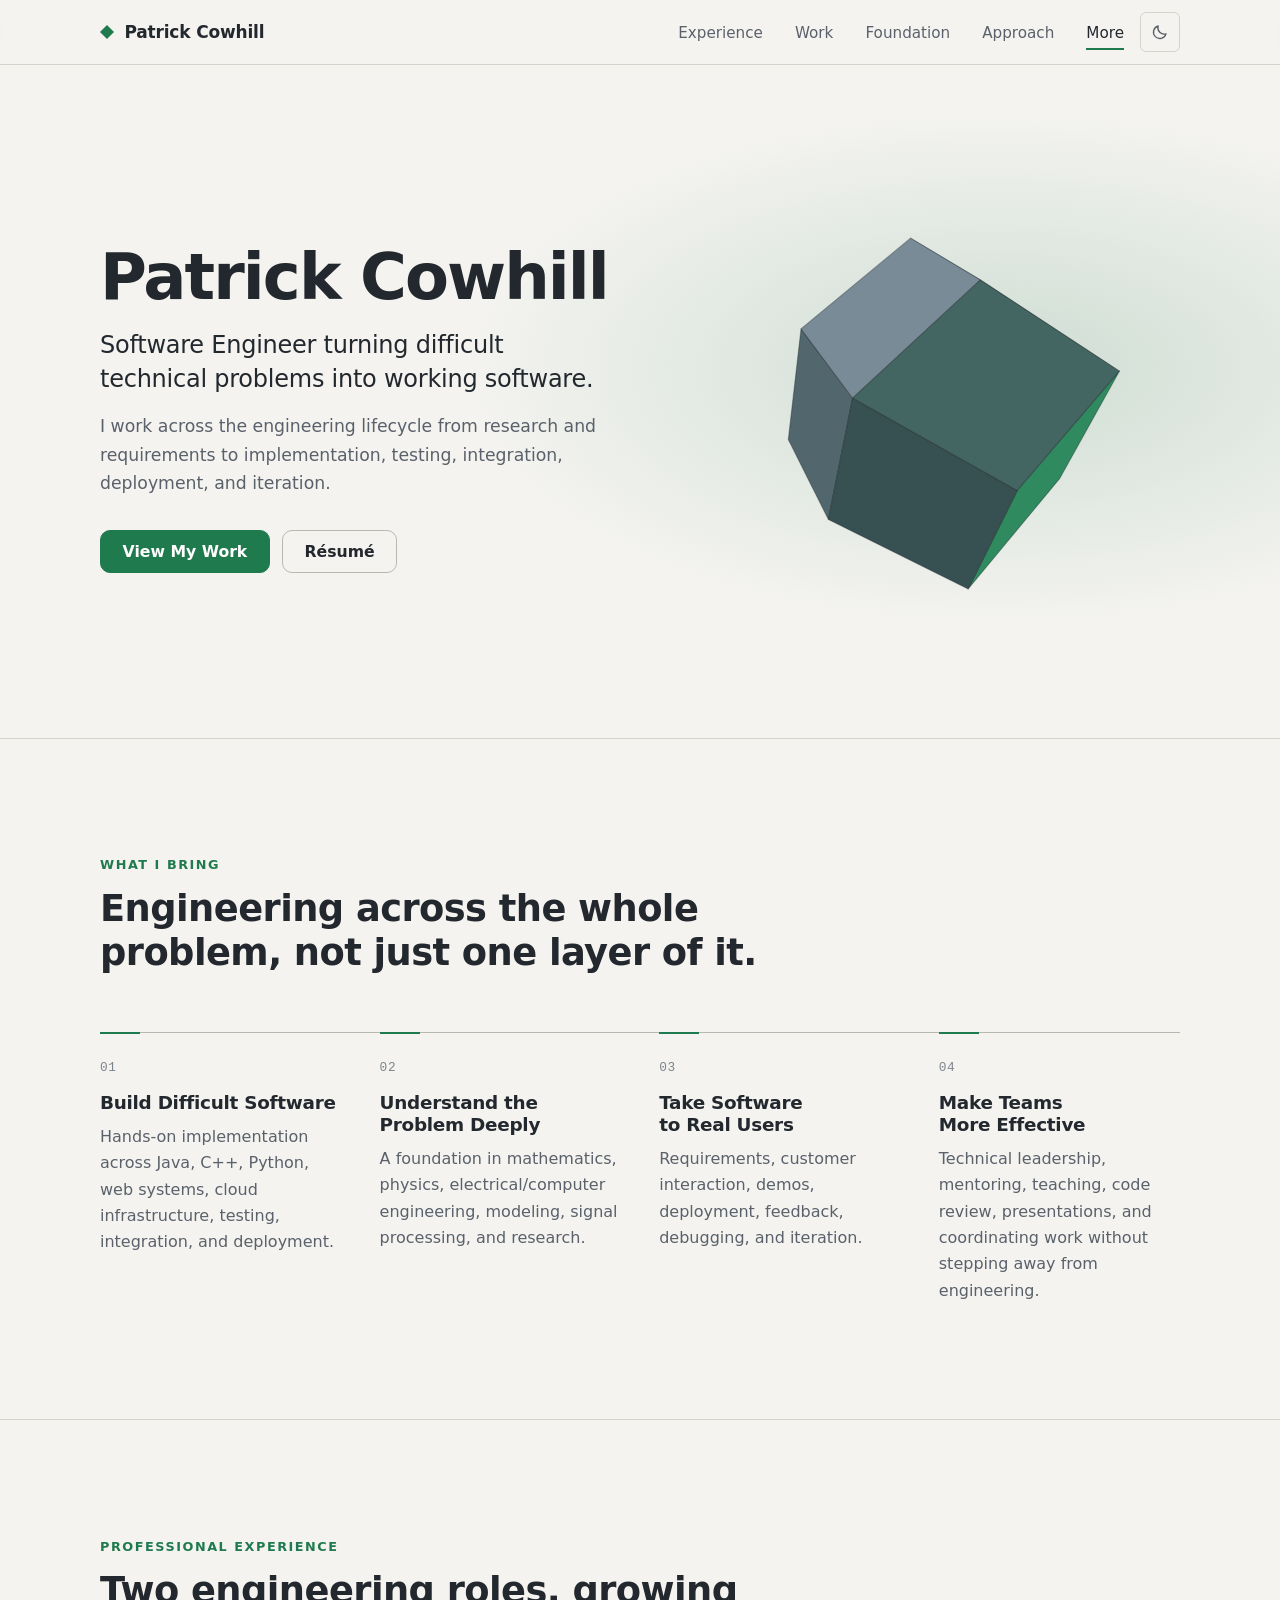
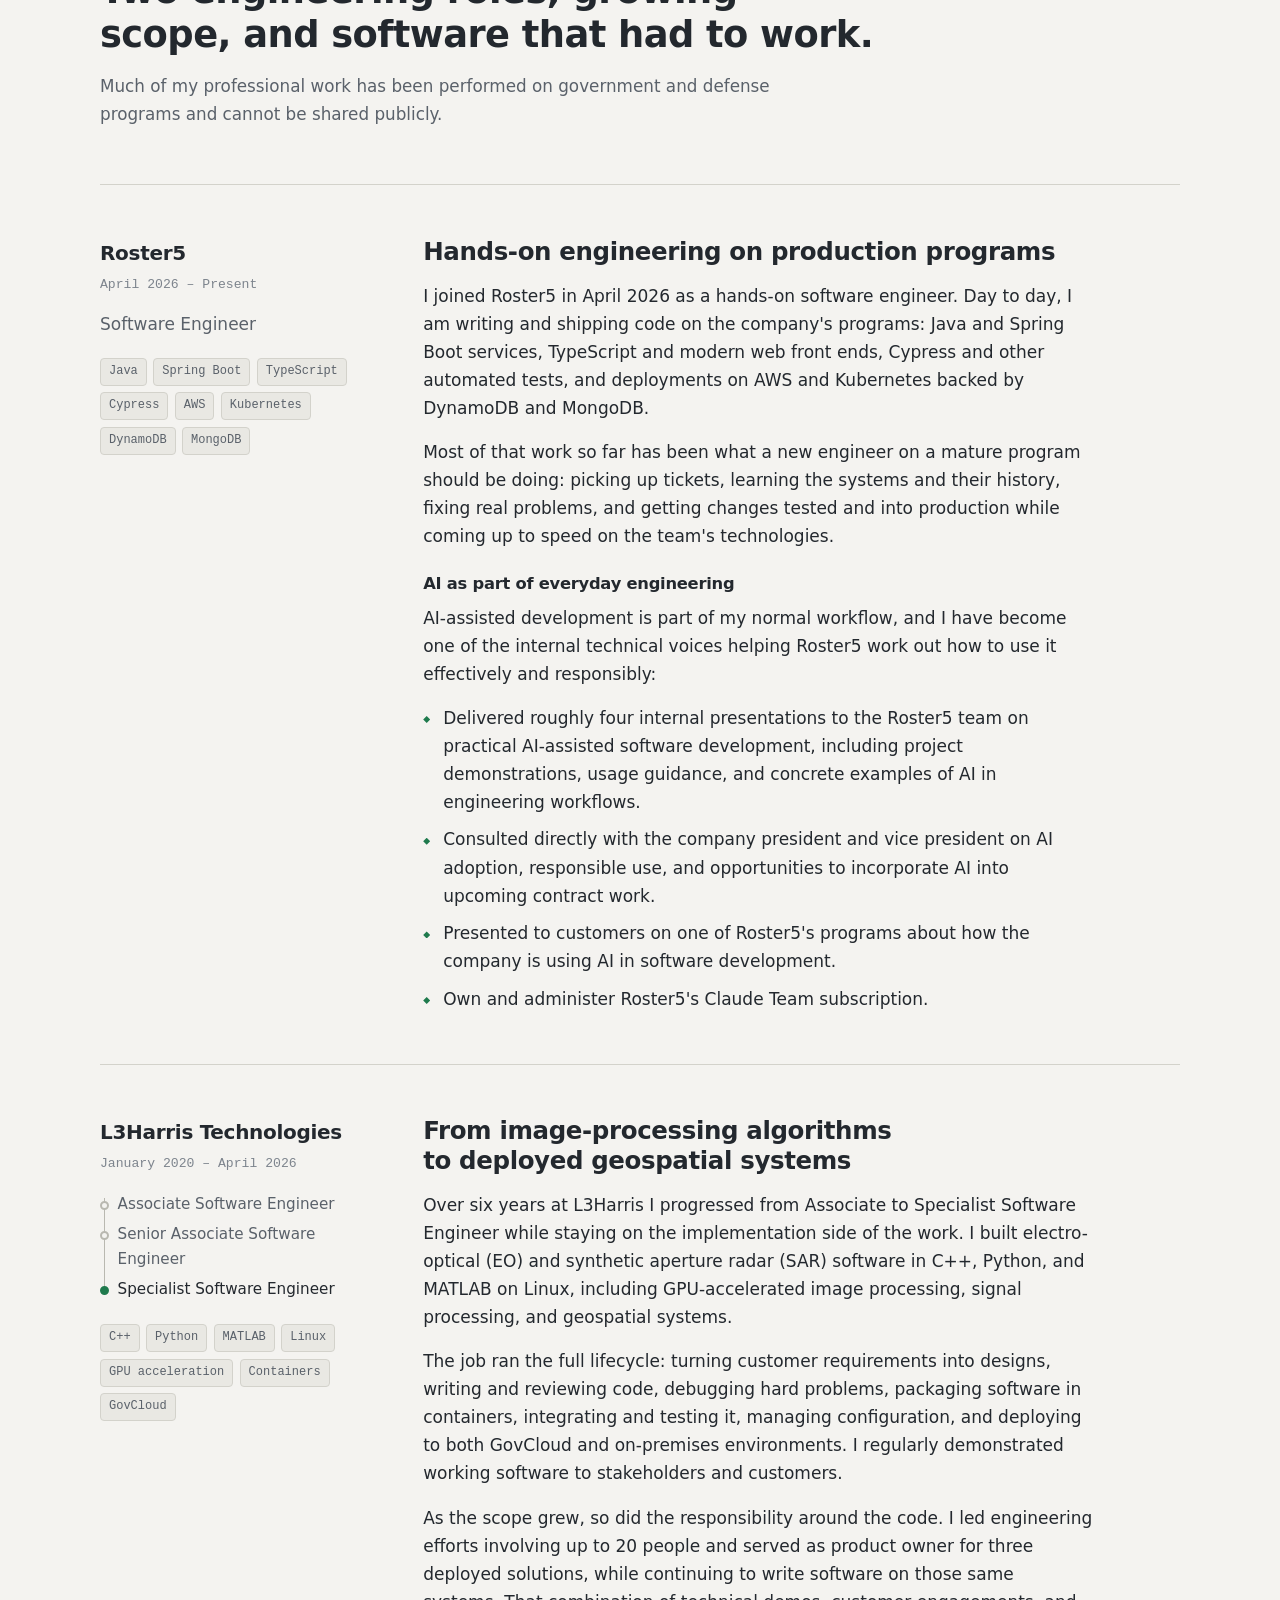
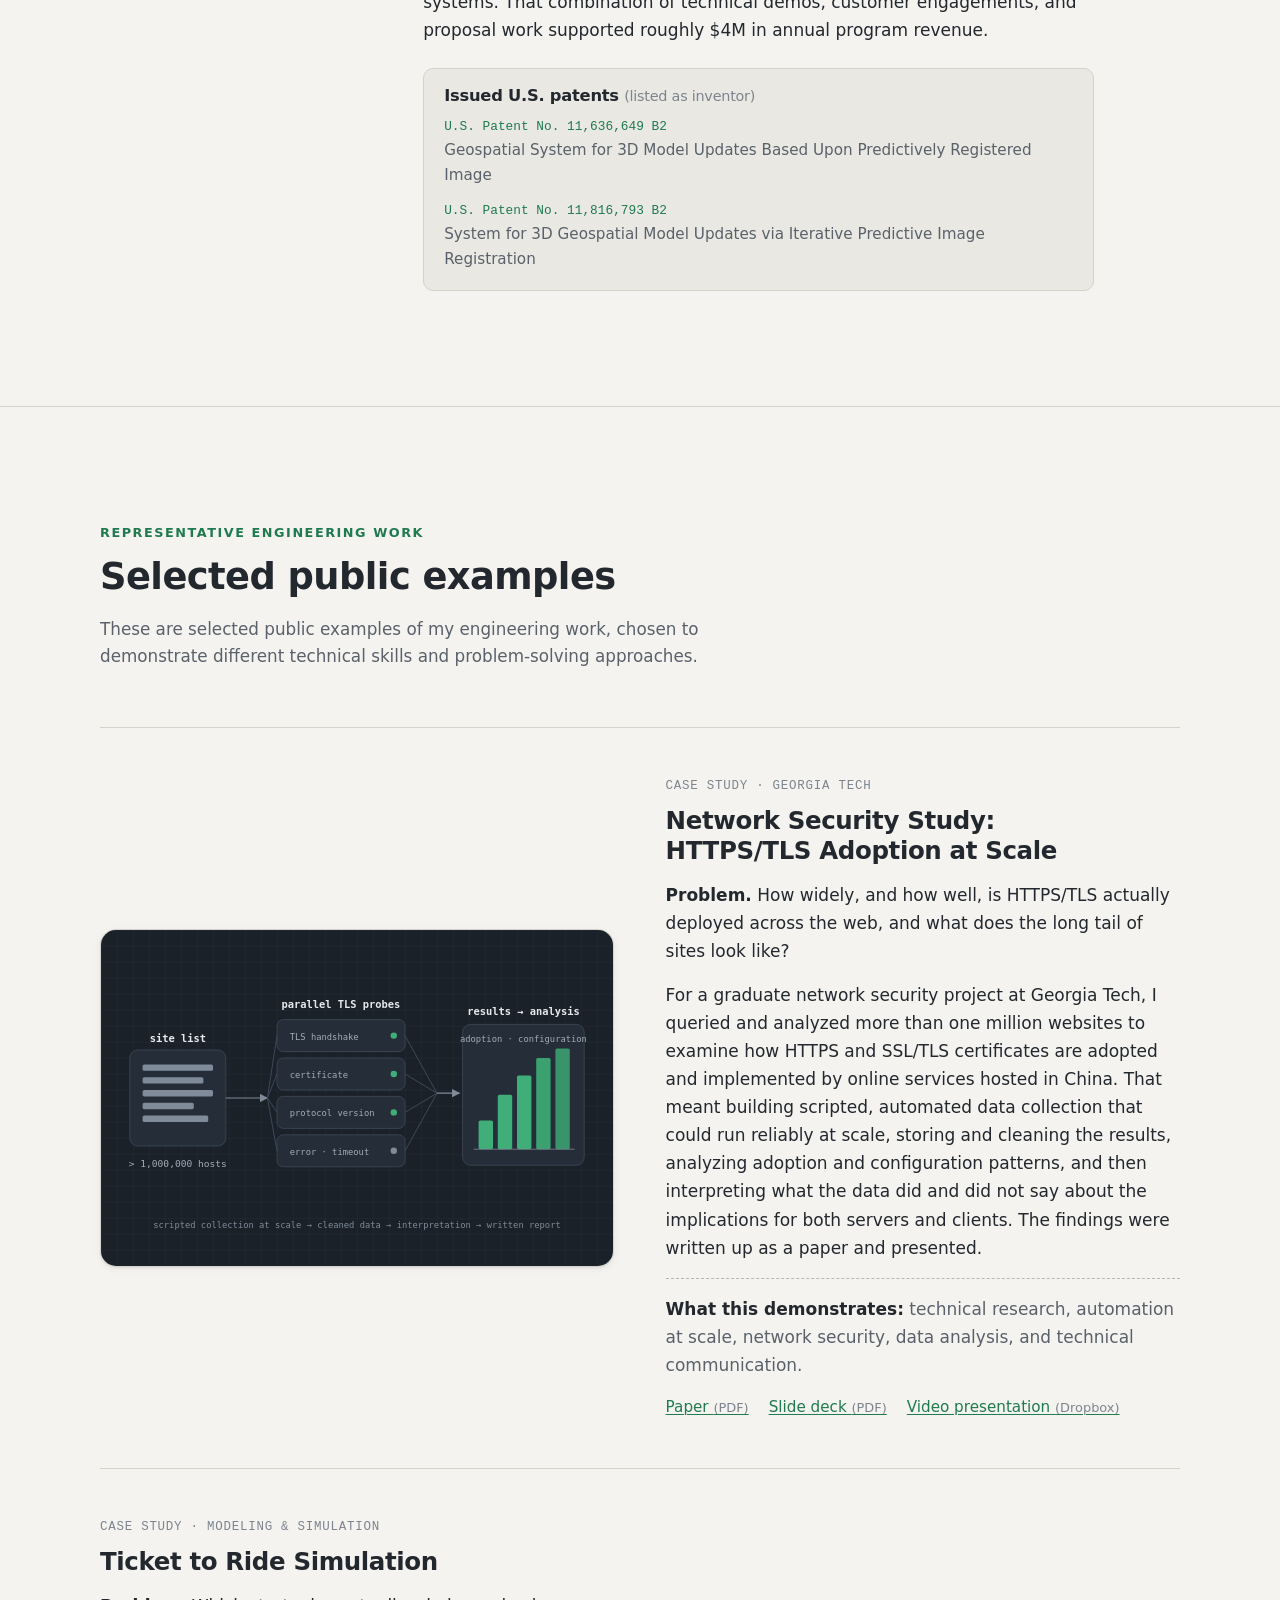
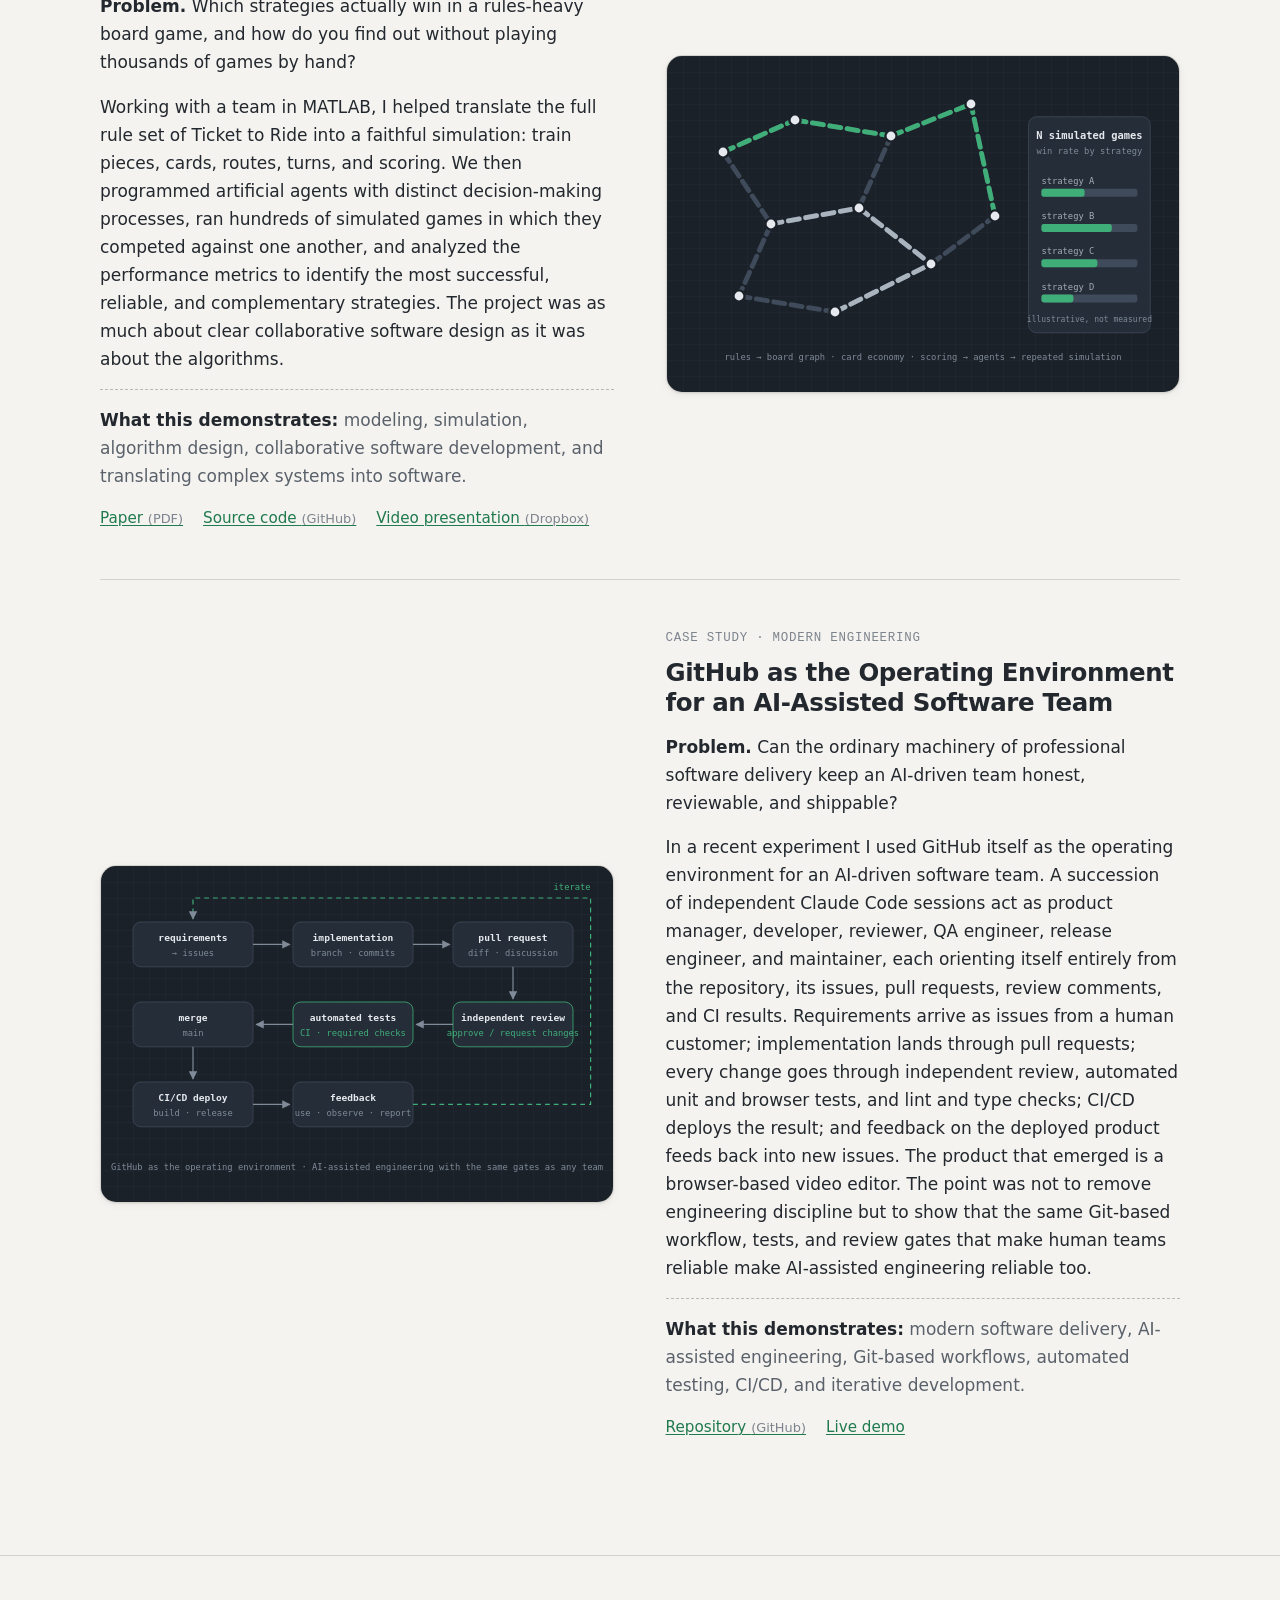
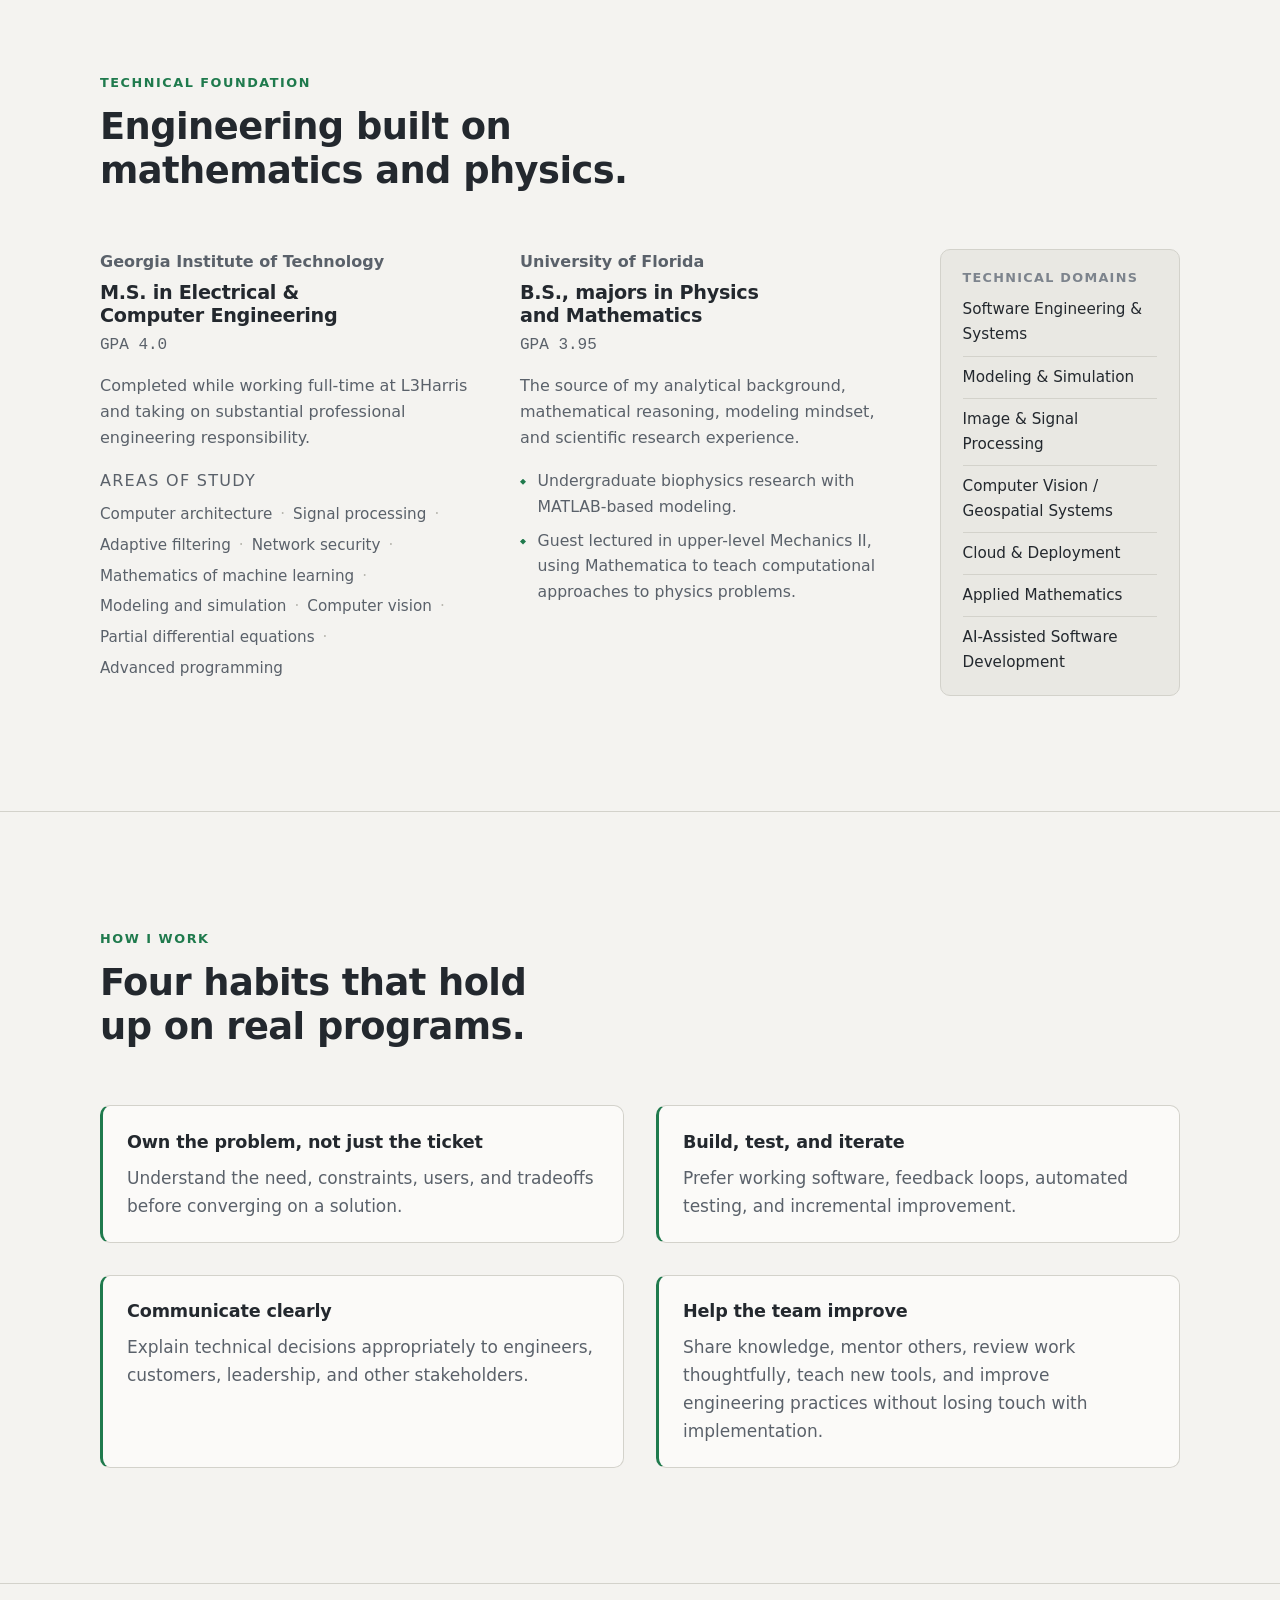
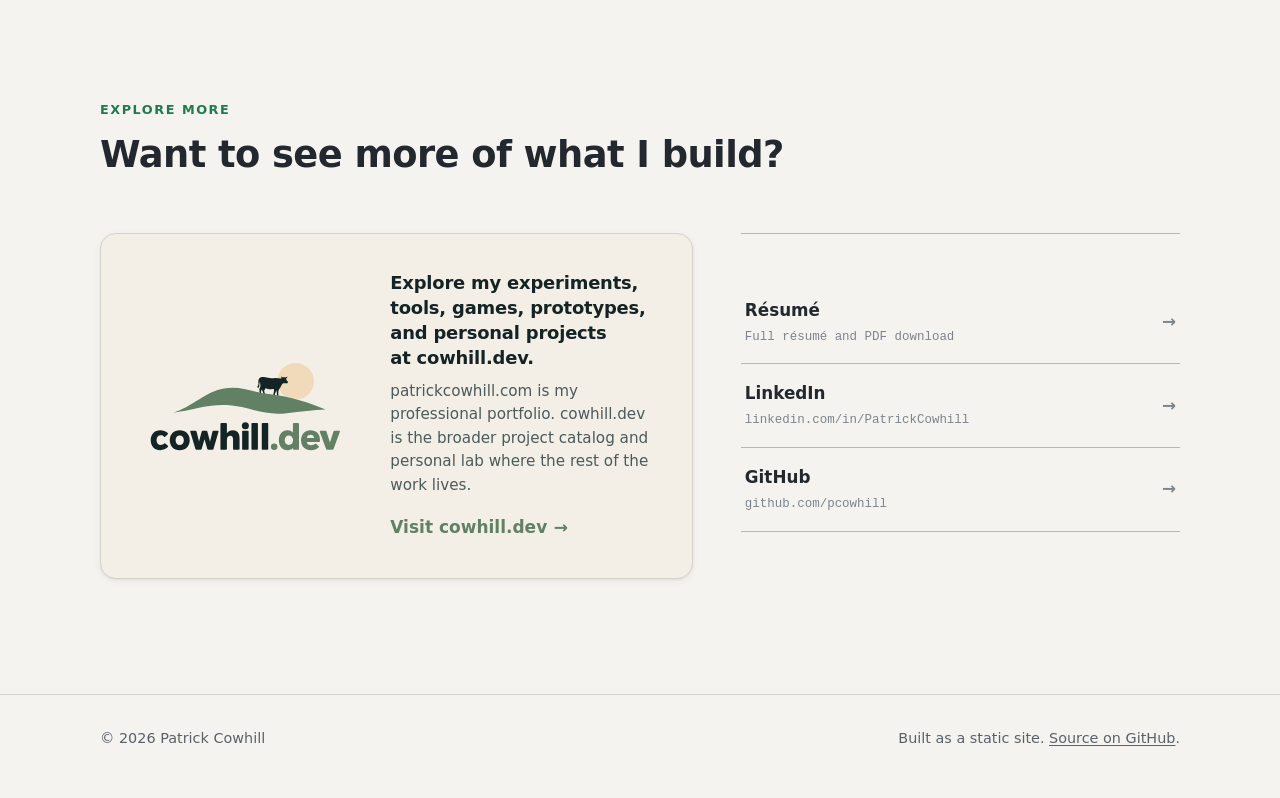
==== commit 645ad277: "Address first-draft feedback: résumé page, project assets, links, glow fix - Remove the in-canvas gr" ====
--- a/site/index.html
+++ b/site/index.html
@@ -233,11 +233,12 @@
             <p class="case__kicker">Case Study · Georgia Tech</p>
             <h3 class="case__title">Network Security Study: HTTPS/TLS Adoption at Scale</h3>
             <p class="case__problem"><strong>Problem.</strong> How widely, and how well, is HTTPS/TLS actually deployed across the web, and what does the long tail of sites look like?</p>
-            <p>For a graduate network security project at Georgia Tech, I queried and analyzed more than one million websites. That meant building scripted, automated data collection that could run reliably at scale, storing and cleaning the results, analyzing adoption and configuration patterns, and then interpreting what the data did and did not say. The findings were written up and presented.</p>
+            <p>For a graduate network security project at Georgia Tech, I queried and analyzed more than one million websites to examine how HTTPS and SSL/TLS certificates are adopted and implemented by online services hosted in China. That meant building scripted, automated data collection that could run reliably at scale, storing and cleaning the results, analyzing adoption and configuration patterns, and then interpreting what the data did and did not say about the implications for both servers and clients. The findings were written up as a paper and presented.</p>
             <p class="case__demonstrates"><strong>What this demonstrates:</strong> technical research, automation at scale, network security, data analysis, and technical communication.</p>
             <ul class="case__links">
-              <li><span class="link-placeholder" data-todo="Upload the paper PDF to site/assets/docs/ and replace this placeholder with a link">Paper <span class="link-placeholder__tag">asset pending</span></span></li>
-              <li><span class="link-placeholder" data-todo="Upload the presentation to site/assets/docs/ and replace this placeholder with a link">Presentation <span class="link-placeholder__tag">asset pending</span></span></li>
+              <li><a href="assets/docs/network-security-paper.pdf">Paper <span class="case__link-meta">(PDF)</span></a></li>
+              <li><a href="assets/docs/network-security-slides.pdf">Slide deck <span class="case__link-meta">(PDF)</span></a></li>
+              <li><a href="https://www.dropbox.com/scl/fi/gh5kshxsn9vwmanr6prwe/Computer-Network-Security-Presentation.mp4?rlkey=svljikzi2llx85ibdmt9cbeao&amp;st=jjf09rpw&amp;raw=1">Video presentation <span class="case__link-meta">(Dropbox)</span></a></li>
             </ul>
           </div>
         </article>
@@ -251,10 +252,12 @@
             <p class="case__kicker">Case Study · Modeling &amp; Simulation</p>
             <h3 class="case__title">Ticket to Ride Simulation</h3>
             <p class="case__problem"><strong>Problem.</strong> Which strategies actually win in a rules-heavy board game, and how do you find out without playing thousands of games by hand?</p>
-            <p>Working with a team in MATLAB, I helped translate the full rule set of Ticket to Ride into a faithful simulation: the board graph, card economy, route claiming, scoring, and end-game conditions. We then built artificial agents with distinct strategies, ran them against each other in repeated simulations, and analyzed the results to see which approaches held up and why. The project was as much about clear collaborative software design as it was about the algorithms.</p>
+            <p>Working with a team in MATLAB, I helped translate the full rule set of Ticket to Ride into a faithful simulation: train pieces, cards, routes, turns, and scoring. We then programmed artificial agents with distinct decision-making processes, ran hundreds of simulated games in which they competed against one another, and analyzed the performance metrics to identify the most successful, reliable, and complementary strategies. The project was as much about clear collaborative software design as it was about the algorithms.</p>
             <p class="case__demonstrates"><strong>What this demonstrates:</strong> modeling, simulation, algorithm design, collaborative software development, and translating complex systems into software.</p>
             <ul class="case__links">
-              <li><span class="link-placeholder" data-todo="Add the report or repository URL when available">Report / source <span class="link-placeholder__tag">link pending</span></span></li>
+              <li><a href="assets/docs/ticket-to-ride-paper.pdf">Paper <span class="case__link-meta">(PDF)</span></a></li>
+              <li><a href="https://github.com/pcowhill/TTRSimulation">Source code <span class="case__link-meta">(GitHub)</span></a></li>
+              <li><a href="https://www.dropbox.com/scl/fi/n8hh3sfwfc5zvcqsjy7yb/Modeling-and-Simulation-Final-Presentation.mp4?rlkey=hqcyjsen9918lorakr3eckk8v&amp;st=6mmrt2ap&amp;raw=1">Video presentation <span class="case__link-meta">(Dropbox)</span></a></li>
             </ul>
           </div>
         </article>
@@ -268,11 +271,11 @@
             <p class="case__kicker">Case Study · Modern Engineering</p>
             <h3 class="case__title">GitHub as the Operating Environment for an AI-Assisted Software Team</h3>
             <p class="case__problem"><strong>Problem.</strong> Can the ordinary machinery of professional software delivery keep an AI-driven team honest, reviewable, and shippable?</p>
-            <p>In a recent experiment I used GitHub itself as the operating environment for an AI-driven software team. Requirements became issues; implementation happened on branches and landed through pull requests; every change went through independent review and automated testing; CI/CD built and deployed the result; and feedback from the deployed software fed back into new issues. The point was not to remove engineering discipline but to show that the same Git-based workflow, tests, and review gates that make human teams reliable make AI-assisted engineering reliable too.</p>
+            <p>In a recent experiment I used GitHub itself as the operating environment for an AI-driven software team. A succession of independent Claude Code sessions act as product manager, developer, reviewer, QA engineer, release engineer, and maintainer, each orienting itself entirely from the repository, its issues, pull requests, review comments, and CI results. Requirements arrive as issues from a human customer; implementation lands through pull requests; every change goes through independent review, automated unit and browser tests, and lint and type checks; CI/CD deploys the result; and feedback on the deployed product feeds back into new issues. The product that emerged is a browser-based video editor. The point was not to remove engineering discipline but to show that the same Git-based workflow, tests, and review gates that make human teams reliable make AI-assisted engineering reliable too.</p>
             <p class="case__demonstrates"><strong>What this demonstrates:</strong> modern software delivery, AI-assisted engineering, Git-based workflows, automated testing, CI/CD, and iterative development.</p>
             <ul class="case__links">
-              <li><span class="link-placeholder" data-todo="Add the public repository URL if/when it is made public">Repository <span class="link-placeholder__tag">link pending</span></span></li>
-              <li><span class="link-placeholder" data-todo="Add a write-up or demo link if one is published">Write-up <span class="link-placeholder__tag">link pending</span></span></li>
+              <li><a href="https://github.com/pcowhill/claude-agile-team-demo">Repository <span class="case__link-meta">(GitHub)</span></a></li>
+              <li><a href="https://pcowhill.github.io/claude-agile-team-demo/">Live demo</a></li>
             </ul>
           </div>
         </article>
@@ -372,21 +375,27 @@
          ============================================================ -->
     <section class="section section--more" id="more" aria-labelledby="more-title">
       <div class="container">
+        <header class="section__header">
+          <p class="eyebrow">Explore More</p>
+          <h2 class="section__title" id="more-title">Want to see more of what I build?</h2>
+        </header>
+
         <div class="more">
-          <div class="more__lab">
-            <p class="eyebrow">Explore More</p>
-            <h2 class="section__title" id="more-title">Want to see more of what I build?</h2>
-            <p class="more__lead">Explore my experiments, tools, games, prototypes, and personal projects at cowhill.dev.</p>
-            <p class="more__note">patrickcowhill.com is my professional portfolio. cowhill.dev is the broader project catalog and personal lab where the rest of the work lives.</p>
-            <a class="button button--primary button--large" href="https://cowhill.dev" rel="me">Visit cowhill.dev<span class="button__arrow" aria-hidden="true">→</span></a>
-          </div>
+          <a class="lab-card" href="https://cowhill.dev" rel="me">
+            <span class="lab-card__logo">
+              <img src="assets/img/cowhill-logo-stacked.svg" alt="cowhill.dev" width="420" height="200">
+            </span>
+            <span class="lab-card__body">
+              <span class="lab-card__lead">Explore my experiments, tools, games, prototypes, and personal projects at cowhill.dev.</span>
+              <span class="lab-card__note">patrickcowhill.com is my professional portfolio. cowhill.dev is the broader project catalog and personal lab where the rest of the work lives.</span>
+              <span class="lab-card__cta">Visit cowhill.dev <span class="button__arrow" aria-hidden="true">→</span></span>
+            </span>
+          </a>
 
           <ul class="more__links" aria-label="Professional links">
-            <li><a class="more__link" href="resume/">Résumé</a></li>
-            <li>
-              <span class="more__link more__link--pending" data-todo="Replace with Patrick's LinkedIn profile URL">LinkedIn <span class="link-placeholder__tag">URL pending</span></span>
-            </li>
-            <li><a class="more__link" href="https://github.com/pcowhill" rel="me">GitHub</a></li>
+            <li><a class="more__link" href="resume/">Résumé<span class="more__link-meta">Full résumé and PDF download</span></a></li>
+            <li><a class="more__link" href="https://www.linkedin.com/in/PatrickCowhill" rel="me">LinkedIn<span class="more__link-meta">linkedin.com/in/PatrickCowhill</span></a></li>
+            <li><a class="more__link" href="https://github.com/pcowhill" rel="me">GitHub<span class="more__link-meta">github.com/pcowhill</span></a></li>
           </ul>
         </div>
       </div>
--- a/site/assets/css/styles.css
+++ b/site/assets/css/styles.css
@@ -670,23 +670,8 @@
   font-size: 0.95rem;
 }
 
-.link-placeholder,
-.more__link--pending {
-  color: var(--text-faint);
-  display: inline-flex;
-  align-items: center;
-  gap: 0.4rem;
-}
-.link-placeholder__tag {
-  font-family: var(--font-mono);
-  font-size: 0.68rem;
-  letter-spacing: 0.04em;
-  text-transform: uppercase;
-  color: var(--text-faint);
-  border: 1px dashed var(--border-strong);
-  border-radius: 4px;
-  padding: 0.05rem 0.35rem;
-}
+.case__link-meta { color: var(--text-faint); font-weight: 400; font-size: 0.85em; }
+
 
 /* --------------------------------------------------------------------------
    6d. Technical foundation
@@ -790,28 +775,69 @@
    -------------------------------------------------------------------------- */
 .more {
   display: grid;
-  grid-template-columns: minmax(0, 1.4fr) minmax(0, 1fr);
-  gap: clamp(2rem, 5vw, 4rem);
+  grid-template-columns: minmax(0, 1.35fr) minmax(0, 1fr);
+  gap: clamp(1.5rem, 4vw, 3rem);
+  align-items: stretch;
+}
+
+/* cowhill.dev brand tile. The logo is charcoal/sage/sand on a transparent
+   background, so it sits on a fixed warm-stone surface in both themes. */
+.lab-card {
+  --lab-bg: #f3efe7;
+  --lab-bg-hover: #efe9de;
+  --lab-text: #142324;
+  --lab-muted: #4b5a5b;
+  --lab-accent: #618064;
+  display: grid;
+  grid-template-columns: minmax(0, 0.9fr) minmax(0, 1.1fr);
+  gap: clamp(1.25rem, 3vw, 2.25rem);
   align-items: center;
-  padding: clamp(2rem, 4vw, 3rem);
-  background: var(--surface);
+  padding: clamp(1.5rem, 3vw, 2.25rem);
+  background: var(--lab-bg);
+  color: var(--lab-text);
   border: 1px solid var(--border);
   border-radius: var(--radius-lg);
-}
-.more__lead { font-size: 1.15rem; color: var(--text); max-width: 34em; }
-.more__note { color: var(--text-muted); font-size: 0.98rem; max-width: 40em; margin-bottom: 1.5rem; }
+  text-decoration: none;
+  box-shadow: var(--shadow-sm);
+  transition: background-color var(--dur) var(--ease), border-color var(--dur) var(--ease),
+              box-shadow var(--dur) var(--ease), transform var(--dur) var(--ease);
+}
+.lab-card:hover {
+  background: var(--lab-bg-hover);
+  border-color: var(--lab-accent);
+  box-shadow: var(--shadow-md);
+  color: var(--lab-text);
+}
+.lab-card:focus-visible { outline-offset: 4px; }
+
+.lab-card__logo { display: block; }
+.lab-card__logo img { width: 100%; height: auto; max-width: 300px; margin-inline: auto; }
+
+.lab-card__body { display: grid; gap: 0.6rem; }
+.lab-card__lead { font-size: 1.12rem; font-weight: 600; line-height: 1.4; letter-spacing: -0.01em; text-wrap: balance; }
+.lab-card__note { font-size: 0.95rem; color: var(--lab-muted); line-height: 1.55; }
+.lab-card__cta {
+  display: inline-flex;
+  align-items: center;
+  gap: 0.4rem;
+  margin-top: 0.4rem;
+  font-weight: 650;
+  color: var(--lab-accent);
+}
+.lab-card:hover .button__arrow { transform: translateX(3px); }
 
 .more__links {
   list-style: none;
   display: grid;
-  gap: 0;
+  align-content: center;
   border-top: 1px solid var(--border-strong);
 }
 .more__links li { border-bottom: 1px solid var(--border-strong); }
 .more__link {
-  display: flex;
+  display: grid;
+  grid-template-columns: minmax(0, 1fr) auto;
   align-items: center;
-  justify-content: space-between;
+  column-gap: 1rem;
   padding: 1rem 0.25rem;
   color: var(--text);
   text-decoration: none;
@@ -819,14 +845,111 @@
   font-size: 1.05rem;
   transition: color var(--dur) var(--ease), padding-left var(--dur) var(--ease);
 }
+.more__link-meta {
+  grid-column: 1;
+  display: block;
+  font-family: var(--font-mono);
+  font-size: 0.78rem;
+  font-weight: 400;
+  color: var(--text-faint);
+  margin-top: 0.15rem;
+}
 a.more__link::after {
   content: "→";
+  grid-column: 2;
+  grid-row: 1 / span 2;
   color: var(--text-faint);
   transition: transform var(--dur) var(--ease), color var(--dur) var(--ease);
 }
 a.more__link:hover { color: var(--accent); padding-left: 0.6rem; }
 a.more__link:hover::after { transform: translateX(3px); color: var(--accent); }
-.more__link--pending { color: var(--text-faint); font-weight: 500; justify-content: flex-start; gap: 0.6rem; }
+
+/* --------------------------------------------------------------------------
+   6g. Résumé page
+   -------------------------------------------------------------------------- */
+.resume { border-top: 0; }
+.resume__container { max-width: 56rem; }
+
+.resume__header {
+  display: flex;
+  flex-wrap: wrap;
+  justify-content: space-between;
+  align-items: flex-end;
+  gap: 1rem 2rem;
+  padding-bottom: 1.5rem;
+  border-bottom: 2px solid var(--text);
+  margin-bottom: 1.5rem;
+}
+.resume__name { font-size: clamp(2rem, 1.4rem + 2vw, 2.8rem); letter-spacing: -0.03em; margin-bottom: 0.4rem; }
+.resume__contact { color: var(--text-muted); font-size: 0.98rem; margin: 0; }
+.resume__contact a { color: var(--text-muted); }
+.resume__contact a:hover { color: var(--accent); }
+
+.resume__summary { font-size: 1.08rem; line-height: 1.6; max-width: 66ch; margin-bottom: 2.25rem; }
+
+.resume__section { margin-bottom: 2.5rem; }
+.resume__heading {
+  font-size: 0.85rem;
+  letter-spacing: 0.14em;
+  text-transform: uppercase;
+  color: var(--accent);
+  padding-bottom: 0.5rem;
+  border-bottom: 1px solid var(--border-strong);
+  margin-bottom: 1.25rem;
+}
+
+.resume__entry { margin-bottom: 1.75rem; }
+.resume__entry:last-child { margin-bottom: 0; }
+.resume__entry-head {
+  display: flex;
+  flex-wrap: wrap;
+  justify-content: space-between;
+  align-items: baseline;
+  gap: 0.25rem 1rem;
+  margin-bottom: 0.35rem;
+}
+.resume__org { font-size: 1.15rem; }
+.resume__place { color: var(--text-faint); font-size: 0.92rem; }
+
+.resume__roles { display: grid; gap: 0.15rem; margin-bottom: 0.6rem; }
+.resume__role {
+  display: flex;
+  flex-wrap: wrap;
+  justify-content: space-between;
+  gap: 0.15rem 1rem;
+  font-weight: 500;
+}
+.resume__dates { font-family: var(--font-mono); font-size: 0.82rem; color: var(--text-faint); font-weight: 400; white-space: nowrap; }
+.resume__gpa { font-family: var(--font-mono); font-size: 0.85rem; color: var(--text-muted); margin: 0; }
+
+.resume__bullets { list-style: none; display: grid; gap: 0.35rem; }
+.resume__bullets li { position: relative; padding-left: 1.15rem; color: var(--text); }
+.resume__bullets li::before {
+  content: "";
+  position: absolute;
+  left: 0; top: 0.68em;
+  width: 6px; height: 6px;
+  background: var(--accent);
+  clip-path: polygon(50% 0%, 100% 50%, 50% 100%, 0% 50%);
+}
+
+.resume__competencies { margin: 0; display: grid; gap: 0.6rem; }
+.resume__competencies > div {
+  display: grid;
+  grid-template-columns: minmax(0, 13rem) minmax(0, 1fr);
+  gap: 0.25rem 1.25rem;
+  align-items: baseline;
+}
+.resume__competencies dt { font-weight: 600; }
+.resume__competencies dd { margin: 0; color: var(--text-muted); }
+
+.resume__footer {
+  display: flex;
+  flex-wrap: wrap;
+  gap: 0.75rem;
+  padding-top: 1.5rem;
+  border-top: 1px solid var(--border);
+}
 
 /* --------------------------------------------------------------------------
    7. Footer
@@ -874,6 +997,7 @@
   .case--reverse .case__visual { order: 0; }
   .principles { grid-template-columns: 1fr; }
   .more { grid-template-columns: 1fr; }
+  .resume__competencies > div { grid-template-columns: 1fr; gap: 0.1rem; }
 }
 
 @media (max-width: 720px) {
@@ -905,6 +1029,9 @@
   .domains__list li:nth-child(2) { border-top: 1px solid var(--border); padding-top: 0.5rem; }
   .hero__visual { max-width: 280px; }
   .hero__actions .button { flex: 1 1 auto; justify-content: center; }
+  .lab-card { grid-template-columns: 1fr; }
+  .lab-card__logo img { max-width: 240px; }
+  .resume__dates { white-space: normal; }
 }
 
 /* --------------------------------------------------------------------------
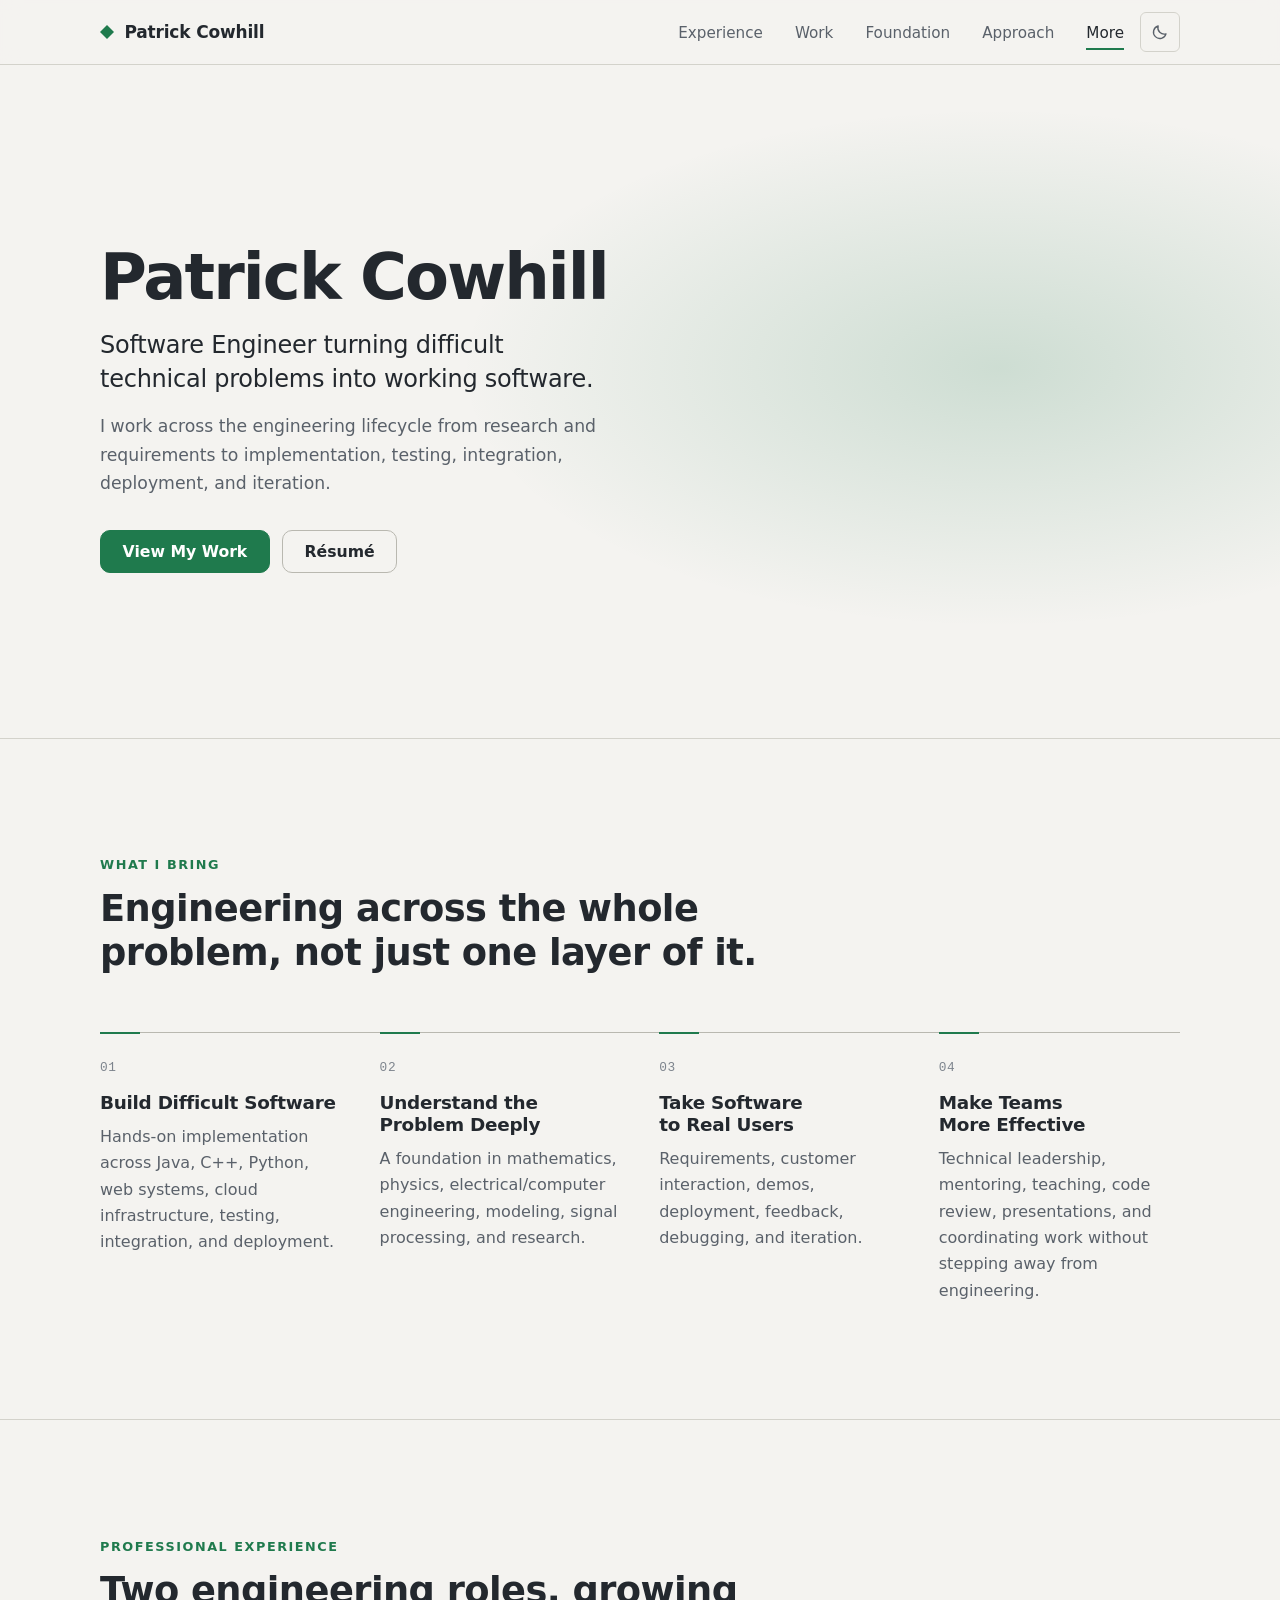
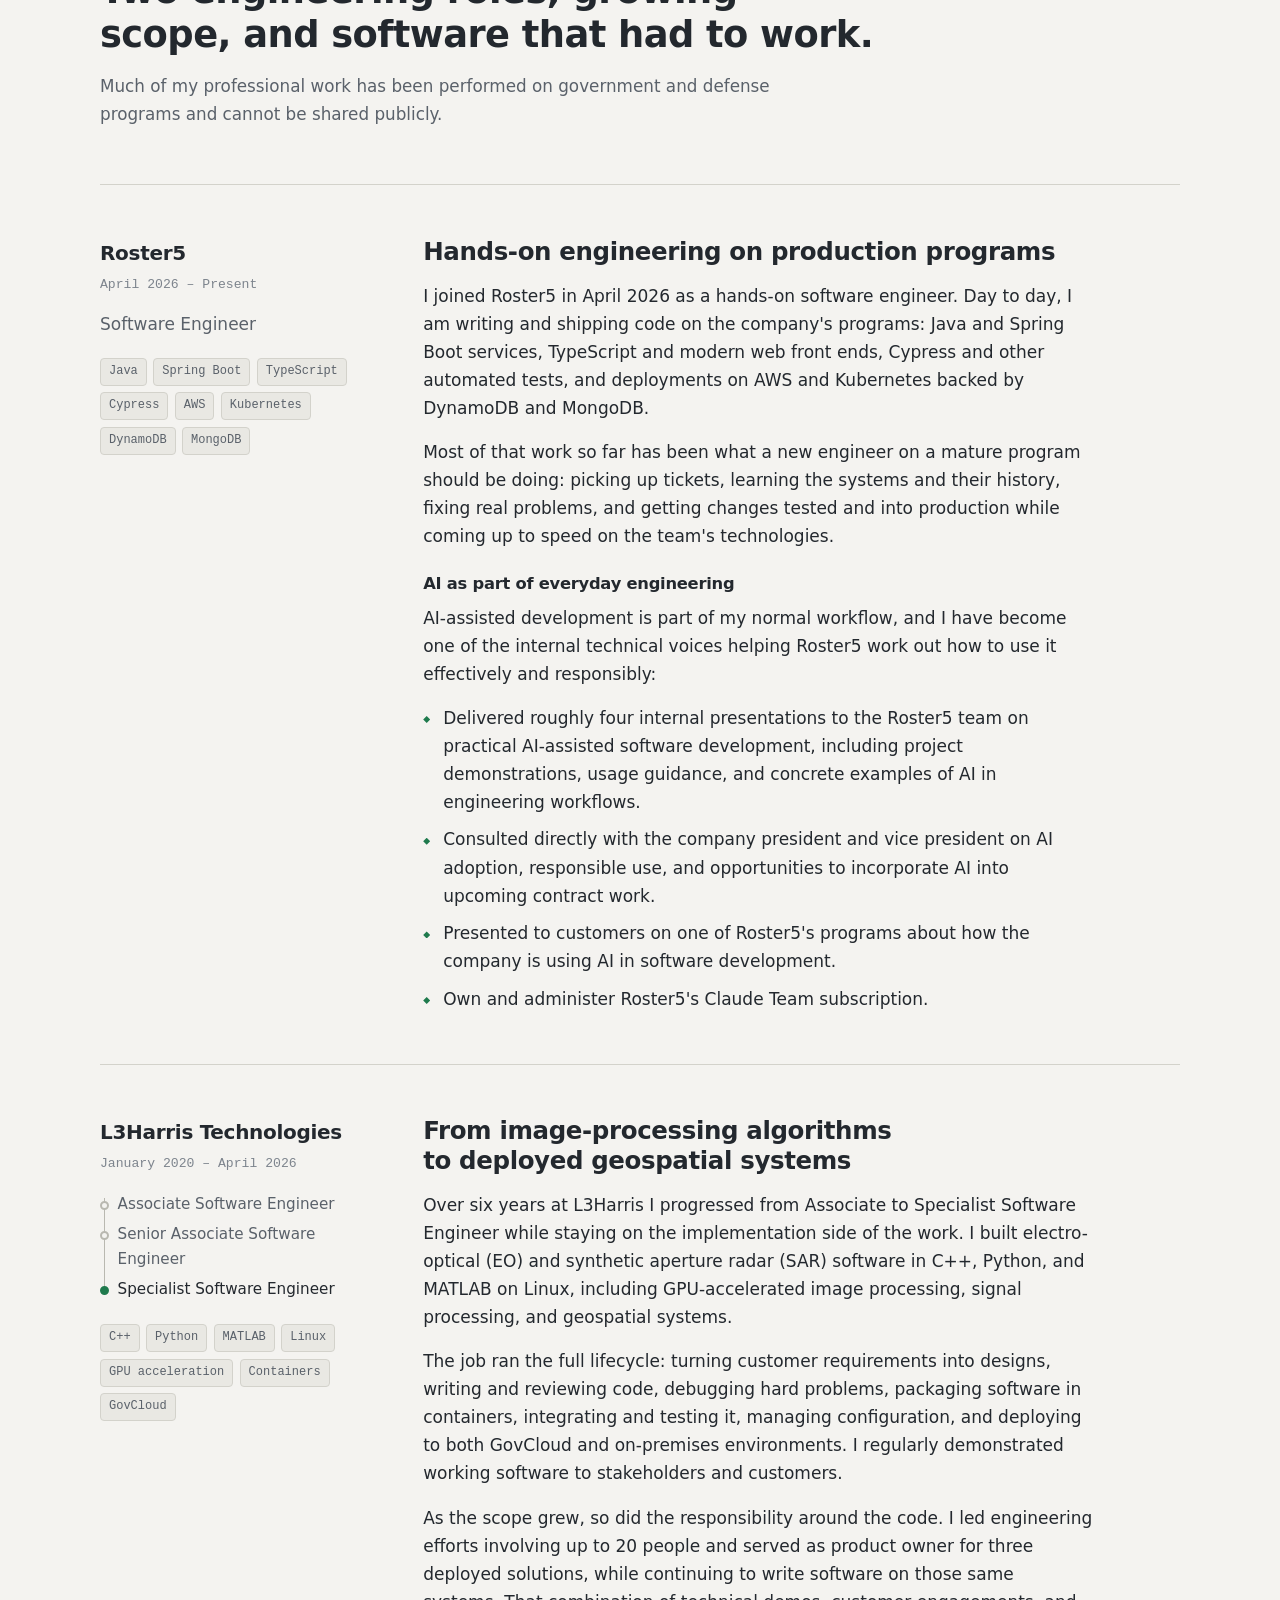
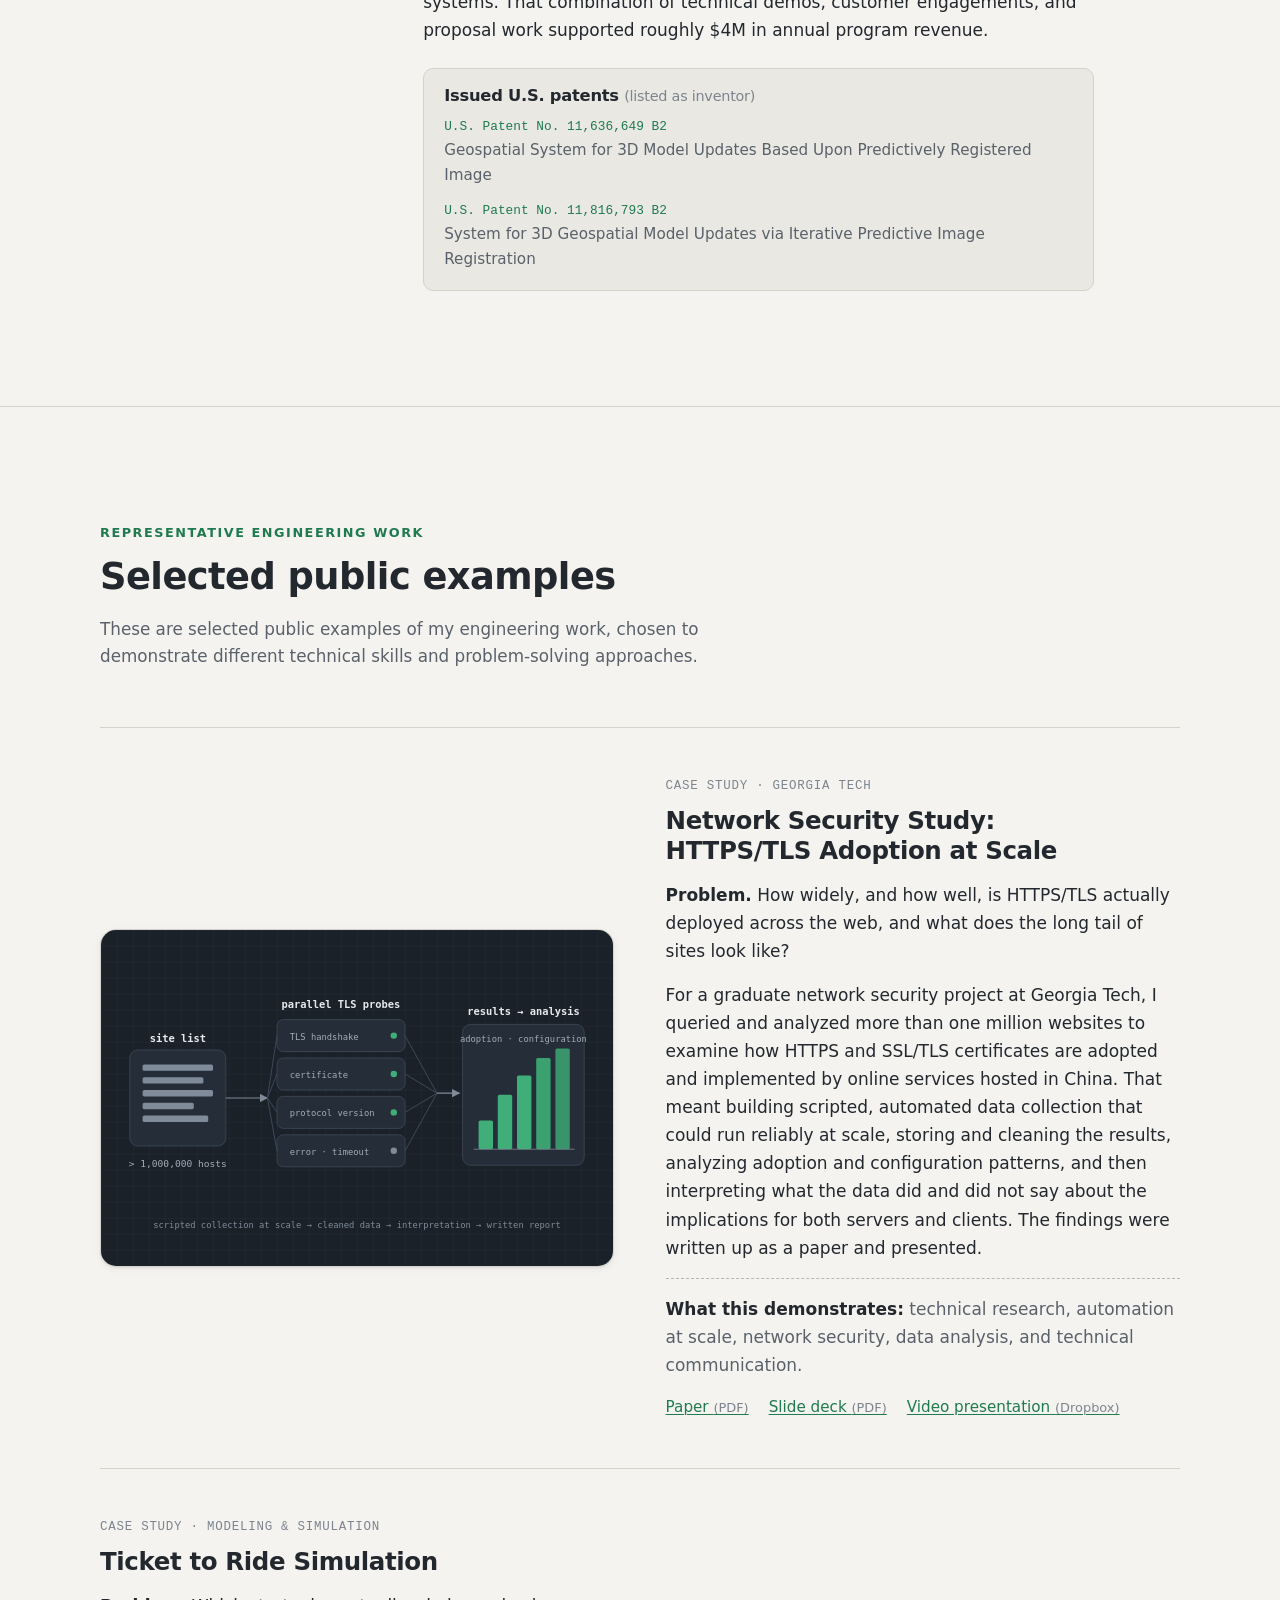
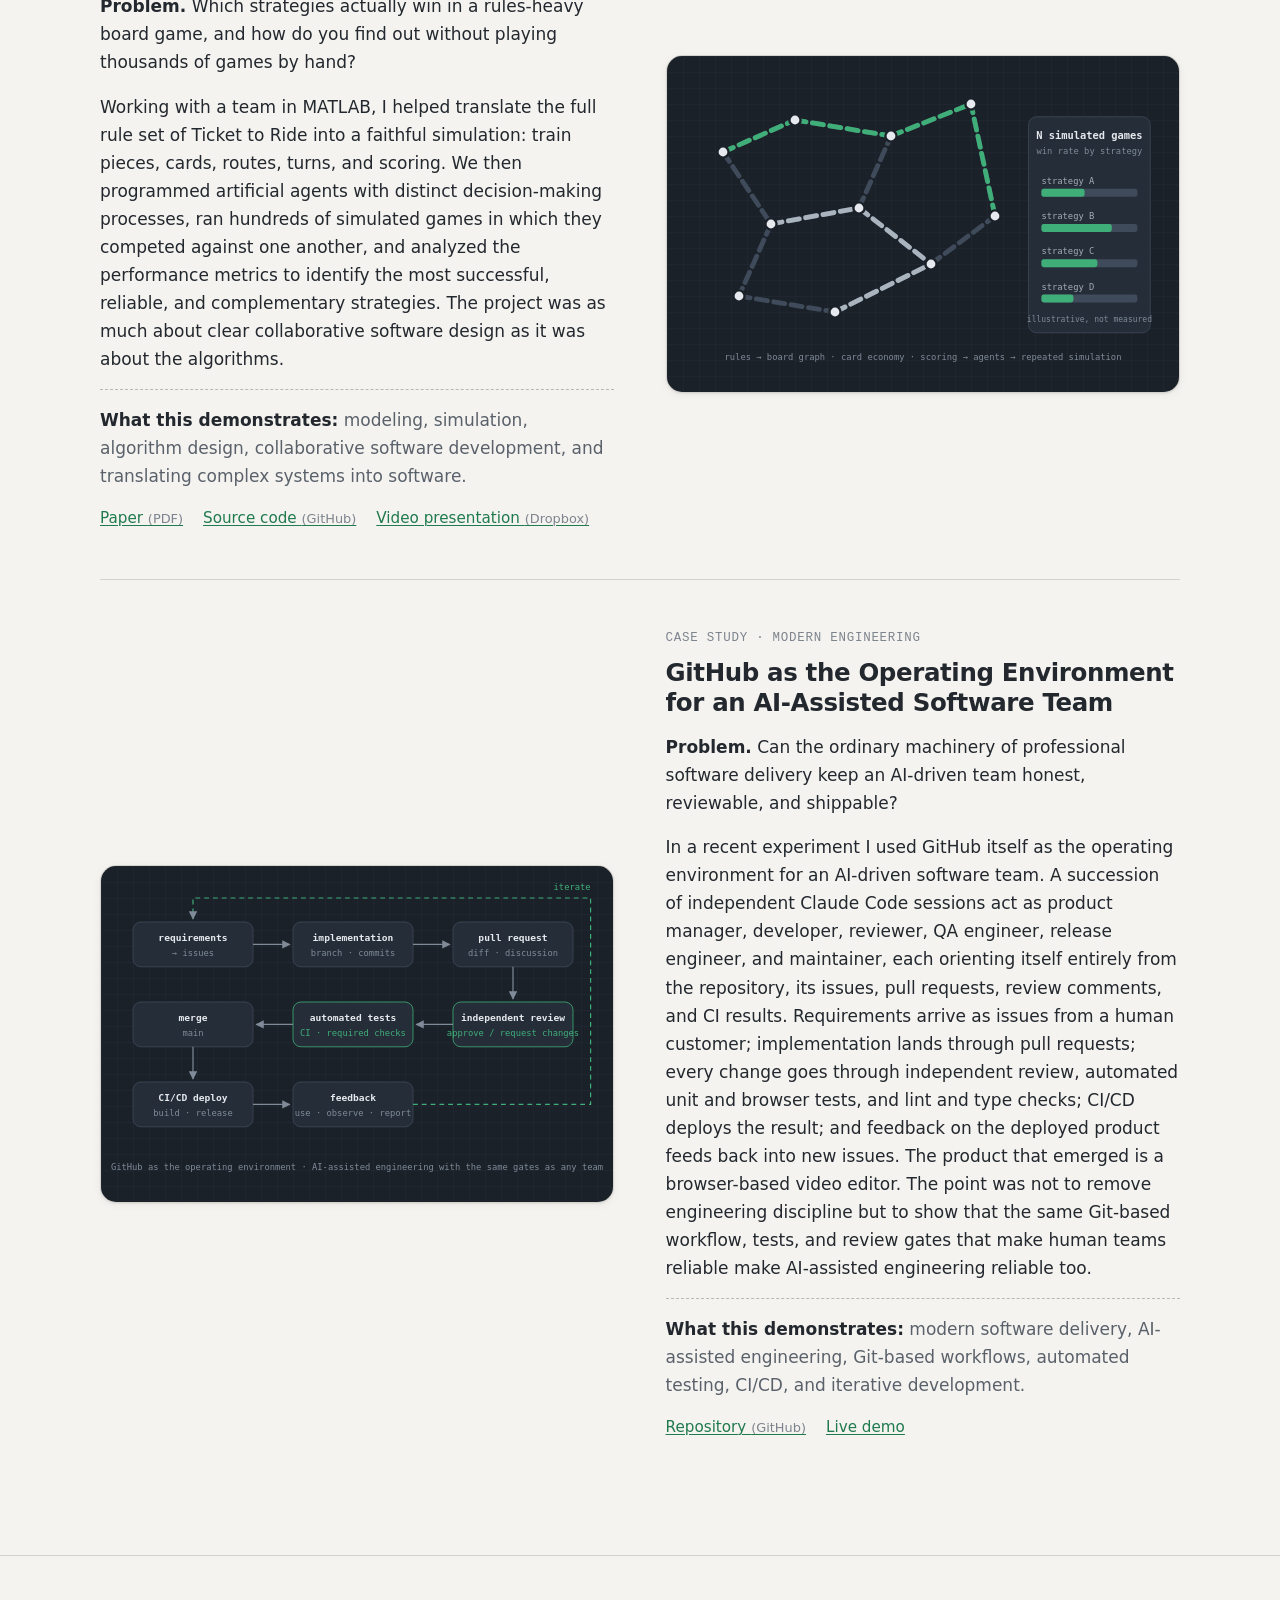
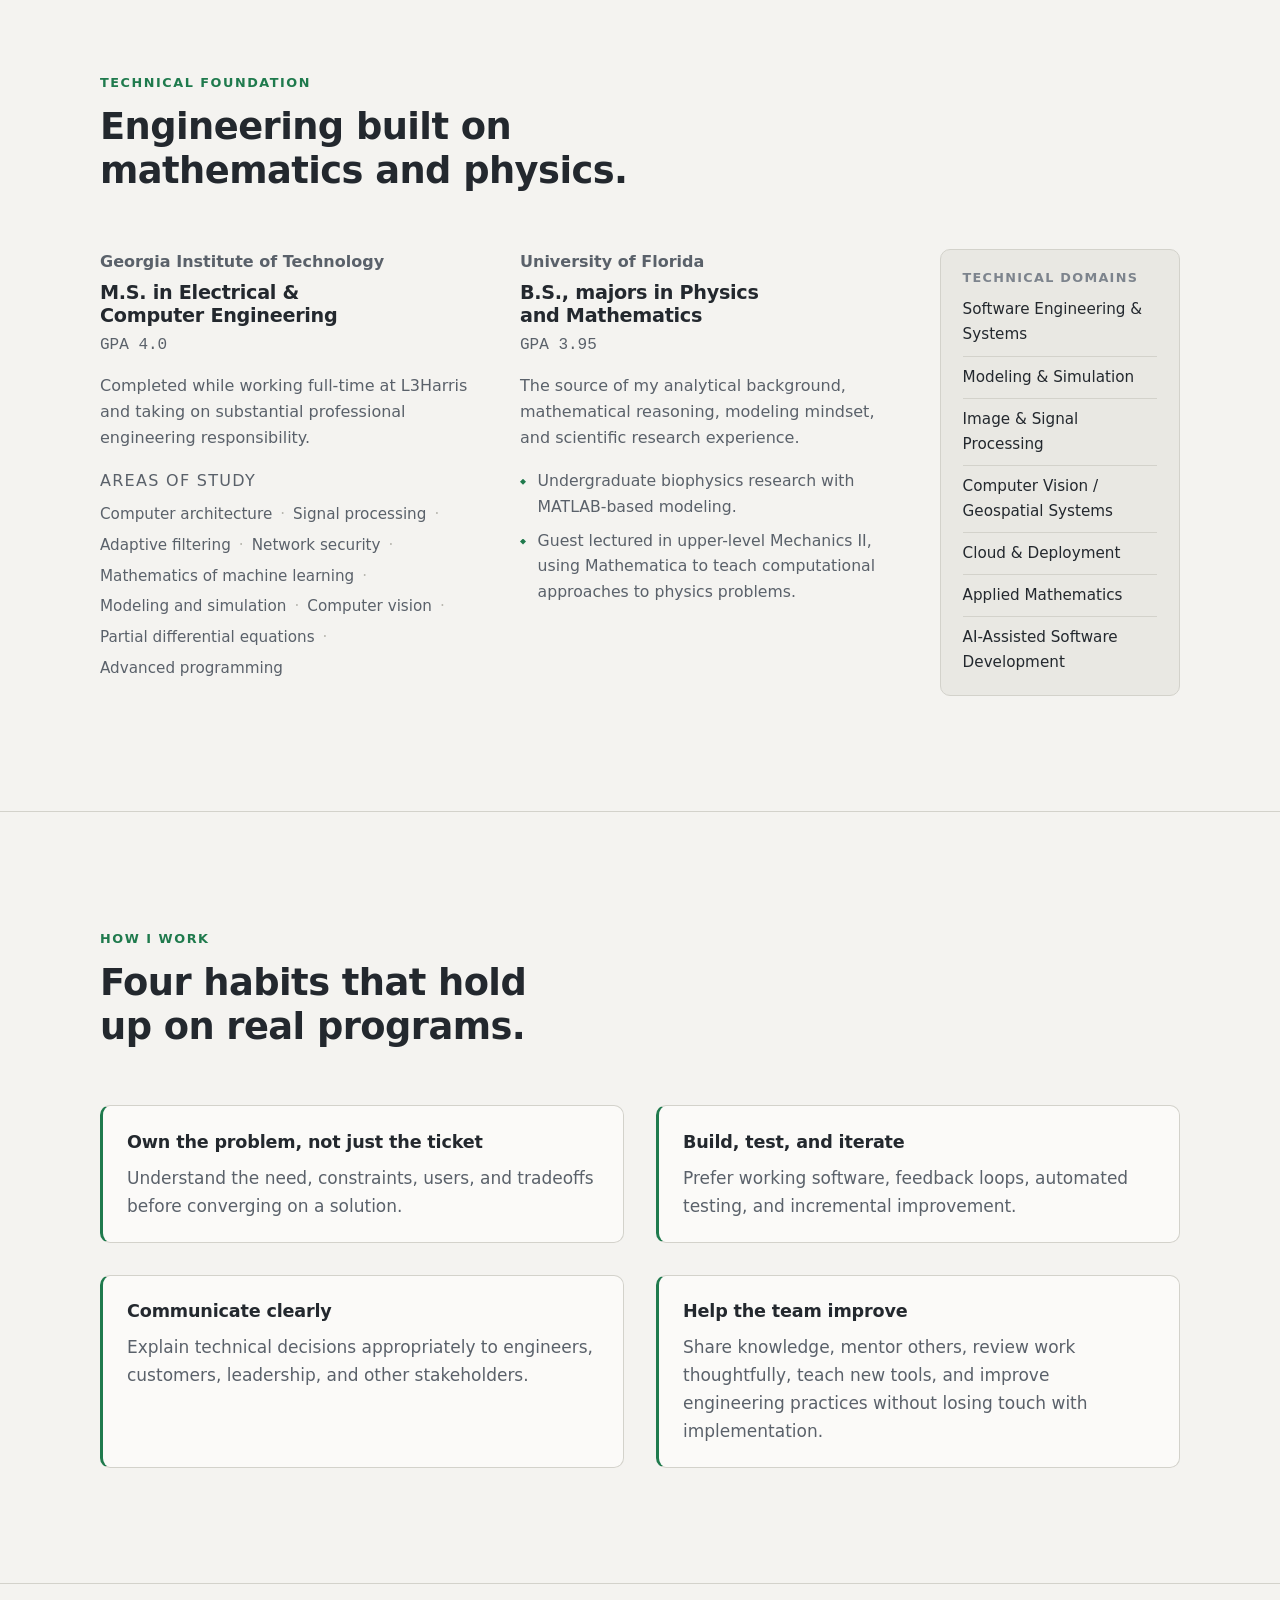
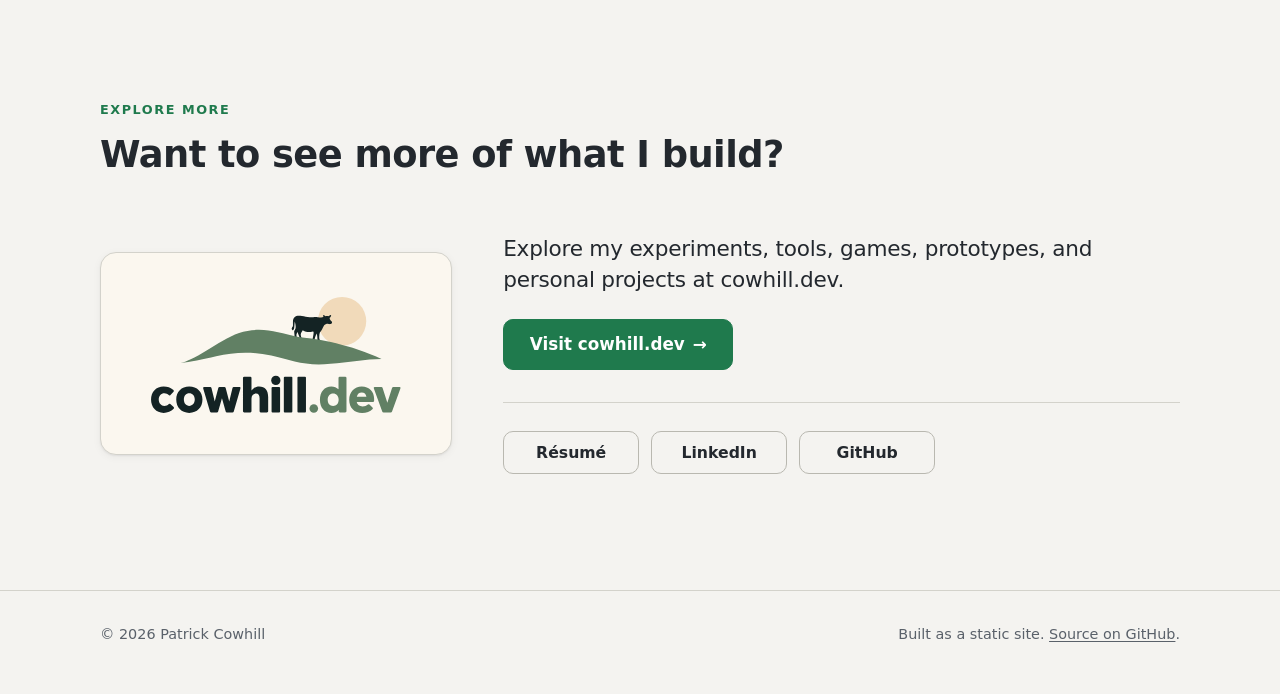
==== commit 453cd755: "Rework Explore More: fixed-color logo tile, brief copy, plain link buttons - Place the cowhill.dev l" ====
--- a/site/index.html
+++ b/site/index.html
@@ -381,22 +381,20 @@
         </header>
 
         <div class="more">
-          <a class="lab-card" href="https://cowhill.dev" rel="me">
-            <span class="lab-card__logo">
-              <img src="assets/img/cowhill-logo-stacked.svg" alt="cowhill.dev" width="420" height="200">
-            </span>
-            <span class="lab-card__body">
-              <span class="lab-card__lead">Explore my experiments, tools, games, prototypes, and personal projects at cowhill.dev.</span>
-              <span class="lab-card__note">patrickcowhill.com is my professional portfolio. cowhill.dev is the broader project catalog and personal lab where the rest of the work lives.</span>
-              <span class="lab-card__cta">Visit cowhill.dev <span class="button__arrow" aria-hidden="true">→</span></span>
-            </span>
-          </a>
-
-          <ul class="more__links" aria-label="Professional links">
-            <li><a class="more__link" href="resume/">Résumé<span class="more__link-meta">Full résumé and PDF download</span></a></li>
-            <li><a class="more__link" href="https://www.linkedin.com/in/PatrickCowhill" rel="me">LinkedIn<span class="more__link-meta">linkedin.com/in/PatrickCowhill</span></a></li>
-            <li><a class="more__link" href="https://github.com/pcowhill" rel="me">GitHub<span class="more__link-meta">github.com/pcowhill</span></a></li>
-          </ul>
+          <div class="more__logo">
+            <img src="assets/img/cowhill-logo-stacked.svg" alt="cowhill.dev logo" width="420" height="200">
+          </div>
+
+          <div class="more__body">
+            <p class="more__lead">Explore my experiments, tools, games, prototypes, and personal projects at cowhill.dev.</p>
+            <a class="button button--primary button--large" href="https://cowhill.dev" rel="me">Visit cowhill.dev<span class="button__arrow" aria-hidden="true">→</span></a>
+
+            <ul class="more__links" aria-label="Professional links">
+              <li><a class="button button--secondary" href="resume/">Résumé</a></li>
+              <li><a class="button button--secondary" href="https://www.linkedin.com/in/PatrickCowhill" rel="me">LinkedIn</a></li>
+              <li><a class="button button--secondary" href="https://github.com/pcowhill" rel="me">GitHub</a></li>
+            </ul>
+          </div>
         </div>
       </div>
     </section>
--- a/site/assets/css/styles.css
+++ b/site/assets/css/styles.css
@@ -775,94 +775,48 @@
    -------------------------------------------------------------------------- */
 .more {
   display: grid;
-  grid-template-columns: minmax(0, 1.35fr) minmax(0, 1fr);
-  gap: clamp(1.5rem, 4vw, 3rem);
-  align-items: stretch;
-}
-
-/* cowhill.dev brand tile. The logo is charcoal/sage/sand on a transparent
-   background, so it sits on a fixed warm-stone surface in both themes. */
-.lab-card {
-  --lab-bg: #f3efe7;
-  --lab-bg-hover: #efe9de;
-  --lab-text: #142324;
-  --lab-muted: #4b5a5b;
-  --lab-accent: #618064;
-  display: grid;
-  grid-template-columns: minmax(0, 0.9fr) minmax(0, 1.1fr);
-  gap: clamp(1.25rem, 3vw, 2.25rem);
+  grid-template-columns: minmax(0, 22rem) minmax(0, 1fr);
+  gap: clamp(1.5rem, 4vw, 3.5rem);
   align-items: center;
-  padding: clamp(1.5rem, 3vw, 2.25rem);
-  background: var(--lab-bg);
-  color: var(--lab-text);
+}
+
+/* cowhill.dev logo tile: fixed to the cowhill.dev site background (#fbf7ef)
+   in both themes so the charcoal/sage/sand logo always reads correctly. */
+.more__logo {
+  min-width: 0;
+  padding: clamp(1.25rem, 3vw, 2rem);
+  background: #fbf7ef;
   border: 1px solid var(--border);
   border-radius: var(--radius-lg);
-  text-decoration: none;
   box-shadow: var(--shadow-sm);
-  transition: background-color var(--dur) var(--ease), border-color var(--dur) var(--ease),
-              box-shadow var(--dur) var(--ease), transform var(--dur) var(--ease);
-}
-.lab-card:hover {
-  background: var(--lab-bg-hover);
-  border-color: var(--lab-accent);
-  box-shadow: var(--shadow-md);
-  color: var(--lab-text);
-}
-.lab-card:focus-visible { outline-offset: 4px; }
-
-.lab-card__logo { display: block; }
-.lab-card__logo img { width: 100%; height: auto; max-width: 300px; margin-inline: auto; }
-
-.lab-card__body { display: grid; gap: 0.6rem; }
-.lab-card__lead { font-size: 1.12rem; font-weight: 600; line-height: 1.4; letter-spacing: -0.01em; text-wrap: balance; }
-.lab-card__note { font-size: 0.95rem; color: var(--lab-muted); line-height: 1.55; }
-.lab-card__cta {
-  display: inline-flex;
-  align-items: center;
-  gap: 0.4rem;
-  margin-top: 0.4rem;
-  font-weight: 650;
-  color: var(--lab-accent);
-}
-.lab-card:hover .button__arrow { transform: translateX(3px); }
+}
+.more__logo img {
+  display: block;
+  width: 100%;
+  height: auto;
+  max-width: 100%;
+}
+
+.more__body { min-width: 0; }
+.more__lead {
+  font-size: clamp(1.1rem, 1rem + 0.5vw, 1.35rem);
+  font-weight: 500;
+  line-height: 1.45;
+  letter-spacing: -0.01em;
+  max-width: 30em;
+  margin-bottom: 1.5rem;
+}
 
 .more__links {
   list-style: none;
-  display: grid;
-  align-content: center;
-  border-top: 1px solid var(--border-strong);
-}
-.more__links li { border-bottom: 1px solid var(--border-strong); }
-.more__link {
-  display: grid;
-  grid-template-columns: minmax(0, 1fr) auto;
-  align-items: center;
-  column-gap: 1rem;
-  padding: 1rem 0.25rem;
-  color: var(--text);
-  text-decoration: none;
-  font-weight: 600;
-  font-size: 1.05rem;
-  transition: color var(--dur) var(--ease), padding-left var(--dur) var(--ease);
-}
-.more__link-meta {
-  grid-column: 1;
-  display: block;
-  font-family: var(--font-mono);
-  font-size: 0.78rem;
-  font-weight: 400;
-  color: var(--text-faint);
-  margin-top: 0.15rem;
-}
-a.more__link::after {
-  content: "→";
-  grid-column: 2;
-  grid-row: 1 / span 2;
-  color: var(--text-faint);
-  transition: transform var(--dur) var(--ease), color var(--dur) var(--ease);
-}
-a.more__link:hover { color: var(--accent); padding-left: 0.6rem; }
-a.more__link:hover::after { transform: translateX(3px); color: var(--accent); }
+  display: flex;
+  flex-wrap: wrap;
+  gap: 0.75rem;
+  margin-top: 2rem;
+  padding-top: 1.75rem;
+  border-top: 1px solid var(--border);
+}
+.more__links .button { min-width: 8.5rem; justify-content: center; }
 
 /* --------------------------------------------------------------------------
    6g. Résumé page
@@ -997,6 +951,7 @@
   .case--reverse .case__visual { order: 0; }
   .principles { grid-template-columns: 1fr; }
   .more { grid-template-columns: 1fr; }
+  .more__logo { max-width: 24rem; }
   .resume__competencies > div { grid-template-columns: 1fr; gap: 0.1rem; }
 }
 
@@ -1029,8 +984,8 @@
   .domains__list li:nth-child(2) { border-top: 1px solid var(--border); padding-top: 0.5rem; }
   .hero__visual { max-width: 280px; }
   .hero__actions .button { flex: 1 1 auto; justify-content: center; }
-  .lab-card { grid-template-columns: 1fr; }
-  .lab-card__logo img { max-width: 240px; }
+  .more__links { flex-direction: column; }
+  .more__links .button { width: 100%; }
   .resume__dates { white-space: normal; }
 }
 
